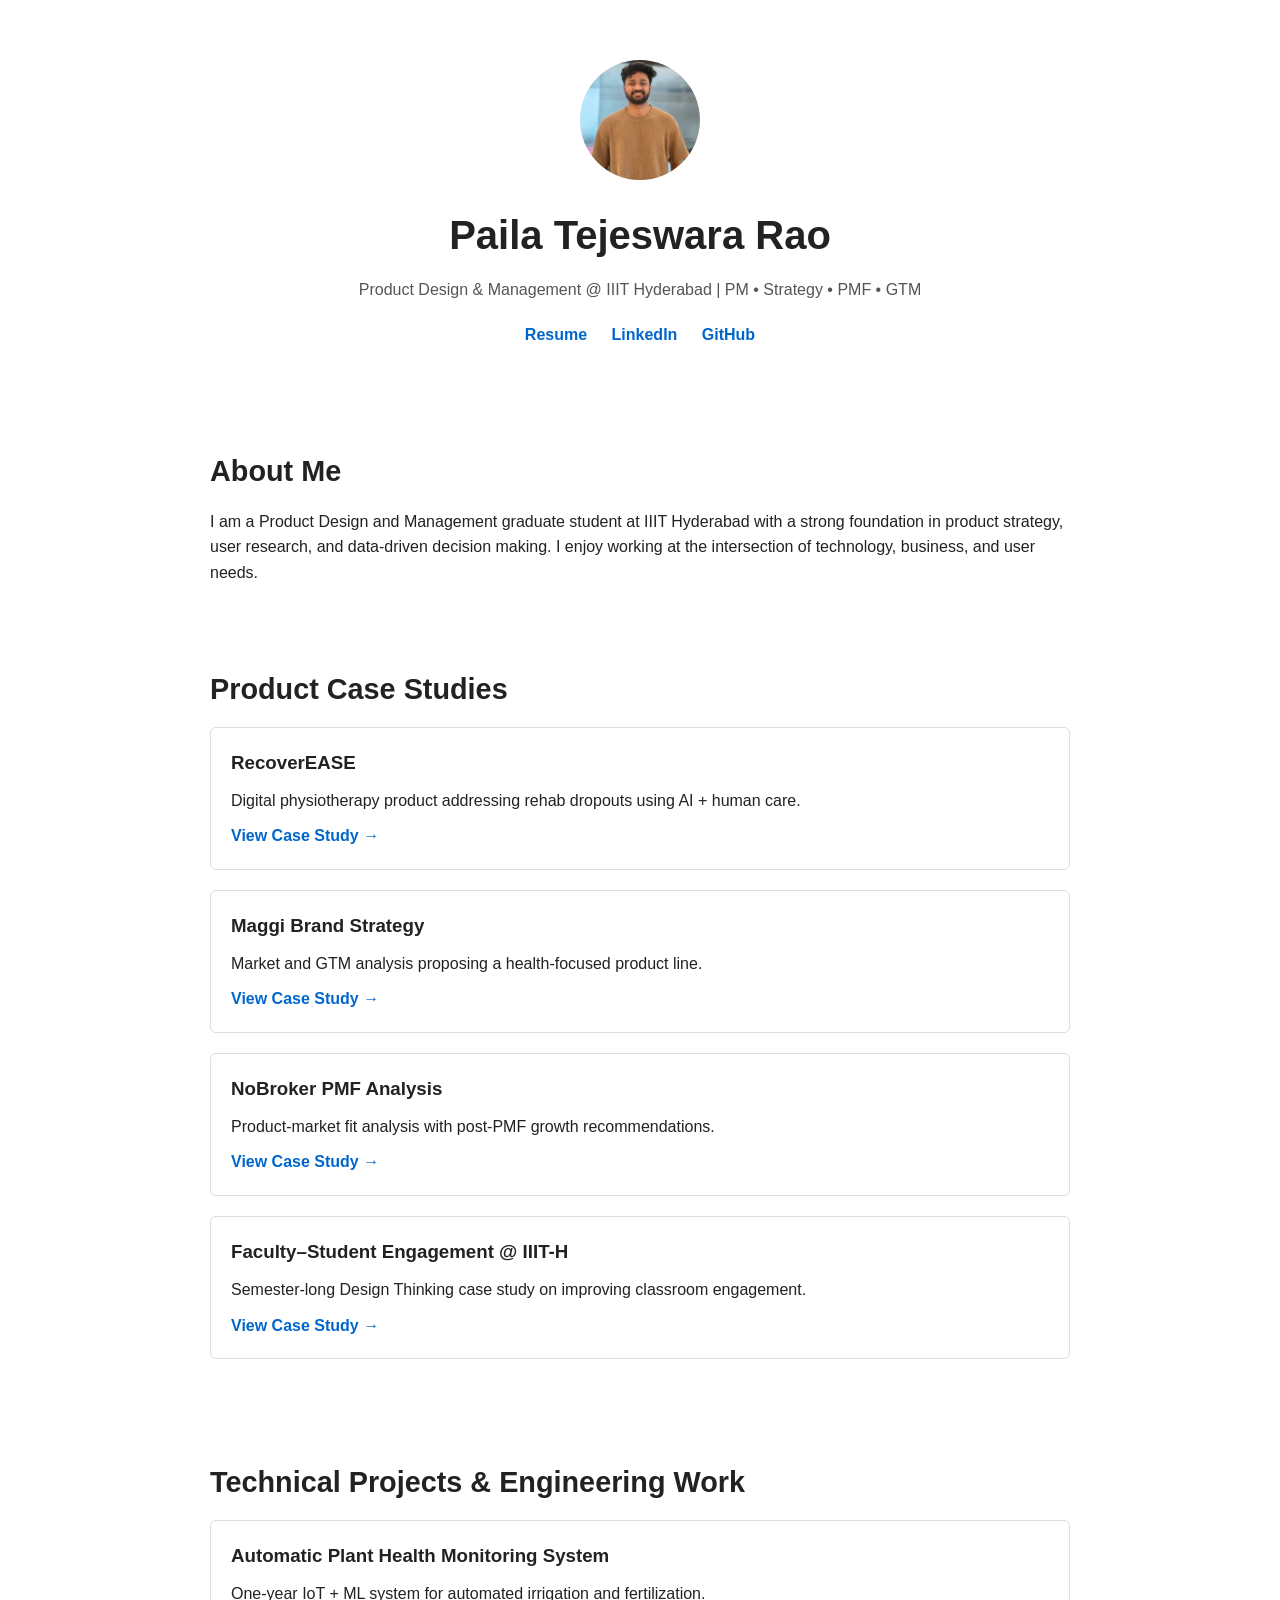
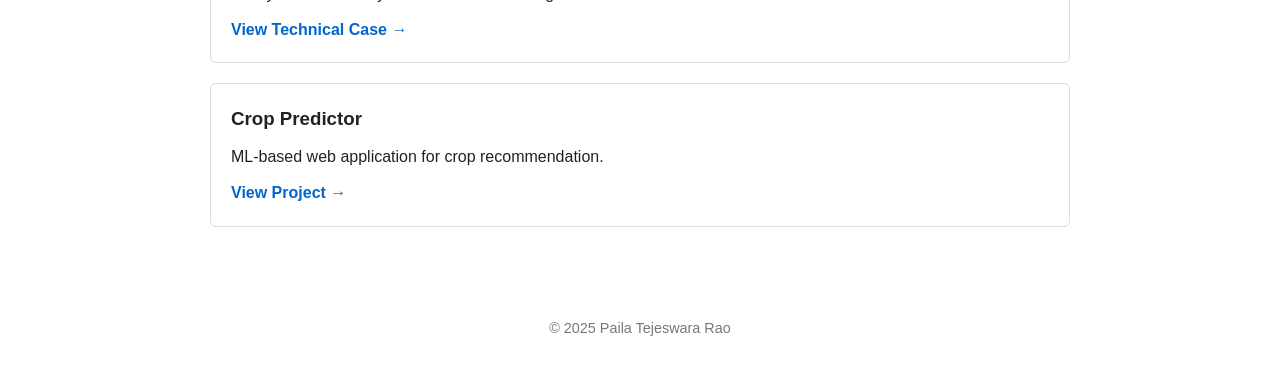
==== index.html @ c66ff591 "Add files via upload" ====
<!DOCTYPE html>
<html lang="en">
<head>
    <meta charset="UTF-8" />
    <meta name="viewport" content="width=device-width, initial-scale=1.0" />
    <title>Paila Tejeswara Rao | Product Portfolio</title>
    <link rel="stylesheet" href="style.css" />
</head>
<body>

<section class="hero">
    <img src="assets/profile.jpg" alt="Paila Tejeswara Rao" class="profile-pic">
    <h1>Paila Tejeswara Rao</h1>
    <p class="tagline">
        Product Design & Management @ IIIT Hyderabad | PM • Strategy • PMF • GTM
    </p>

    <div class="links">
        <a href="assets/Paila_Tejeswara_Rao_Resume.pdf" target="_blank">Resume</a>
        <a href="https://www.linkedin.com/in/paila-tejeswara-rao-58511423a/" target="_blank">LinkedIn</a>
        <a href="https://github.com/tejeswararao04" target="_blank">GitHub</a>
    </div>
</section>

<section class="about">
    <h2>About Me</h2>
    <p>
        I am a Product Design and Management graduate student at IIIT Hyderabad with
        a strong foundation in product strategy, user research, and data-driven
        decision making. I enjoy working at the intersection of technology,
        business, and user needs.
    </p>
</section>

<section class="projects">
    <h2>Product Case Studies</h2>

    <div class="project-card">
        <h3>RecoverEASE</h3>
        <p>Digital physiotherapy product addressing rehab dropouts using AI + human care.</p>
        <a href="cases/recoverease.html">View Case Study →</a>
    </div>

    <div class="project-card">
        <h3>Maggi Brand Strategy</h3>
        <p>Market and GTM analysis proposing a health-focused product line.</p>
        <a href="cases/maggie.html">View Case Study →</a>
    </div>

    <div class="project-card">
        <h3>NoBroker PMF Analysis</h3>
        <p>Product-market fit analysis with post-PMF growth recommendations.</p>
        <a href="cases/nobroker.html">View Case Study →</a>
    </div>

    <div class="project-card">
        <h3>Faculty–Student Engagement @ IIIT-H</h3>
        <p>Semester-long Design Thinking case study on improving classroom engagement.</p>
        <a href="cases/faculty-engagement.html">View Case Study →</a>
    </div>
</section>

<section class="projects">
    <h2>Technical Projects & Engineering Work</h2>

    <div class="project-card">
        <h3>Automatic Plant Health Monitoring System</h3>
        <p>One-year IoT + ML system for automated irrigation and fertilization.</p>
        <a href="cases/plant-monitoring.html">View Technical Case →</a>
    </div>

    <div class="project-card">
        <h3>Crop Predictor</h3>
        <p>ML-based web application for crop recommendation.</p>
        <a href="cases/crop-predictor.html">View Project →</a>
    </div>
</section>

<footer>
    <p>© 2025 Paila Tejeswara Rao</p>
</footer>

</body>
</html>
---- style.css ----
* {
    margin: 0;
    padding: 0;
    box-sizing: border-box;
    font-family: Arial, Helvetica, sans-serif;
}

body {
    background-color: #ffffff;
    color: #222;
    line-height: 1.6;
}

/* HERO */
.hero {
    text-align: center;
    padding: 60px 20px;
}
.profile-pic {
    width: 120px;
    height: 120px;
    border-radius: 50%;
    object-fit: cover;
    margin-bottom: 15px;
}

.hero h1 {
    font-size: 2.5rem;
}

.tagline {
    margin: 10px 0 20px;
    font-size: 1rem;
    color: #555;
}

.links a {
    margin: 0 10px;
    text-decoration: none;
    color: #0066cc;
    font-weight: bold;
}

/* SECTIONS */
section {
    max-width: 900px;
    margin: auto;
    padding: 40px 20px;
}

h2 {
    margin-bottom: 15px;
    font-size: 1.8rem;
}

/* PROJECT CARDS */
.project-card {
    border: 1px solid #ddd;
    padding: 20px;
    margin-bottom: 20px;
    border-radius: 6px;
}

.project-card h3 {
    margin-bottom: 10px;
}

.project-card a {
    display: inline-block;
    margin-top: 10px;
    color: #0066cc;
    text-decoration: none;
    font-weight: bold;
}

/* FOOTER */
footer {
    text-align: center;
    padding: 30px;
    font-size: 0.9rem;
    color: #777;
}
section a {
    color: #0066cc;
    font-weight: bold;
    text-decoration: none;
}
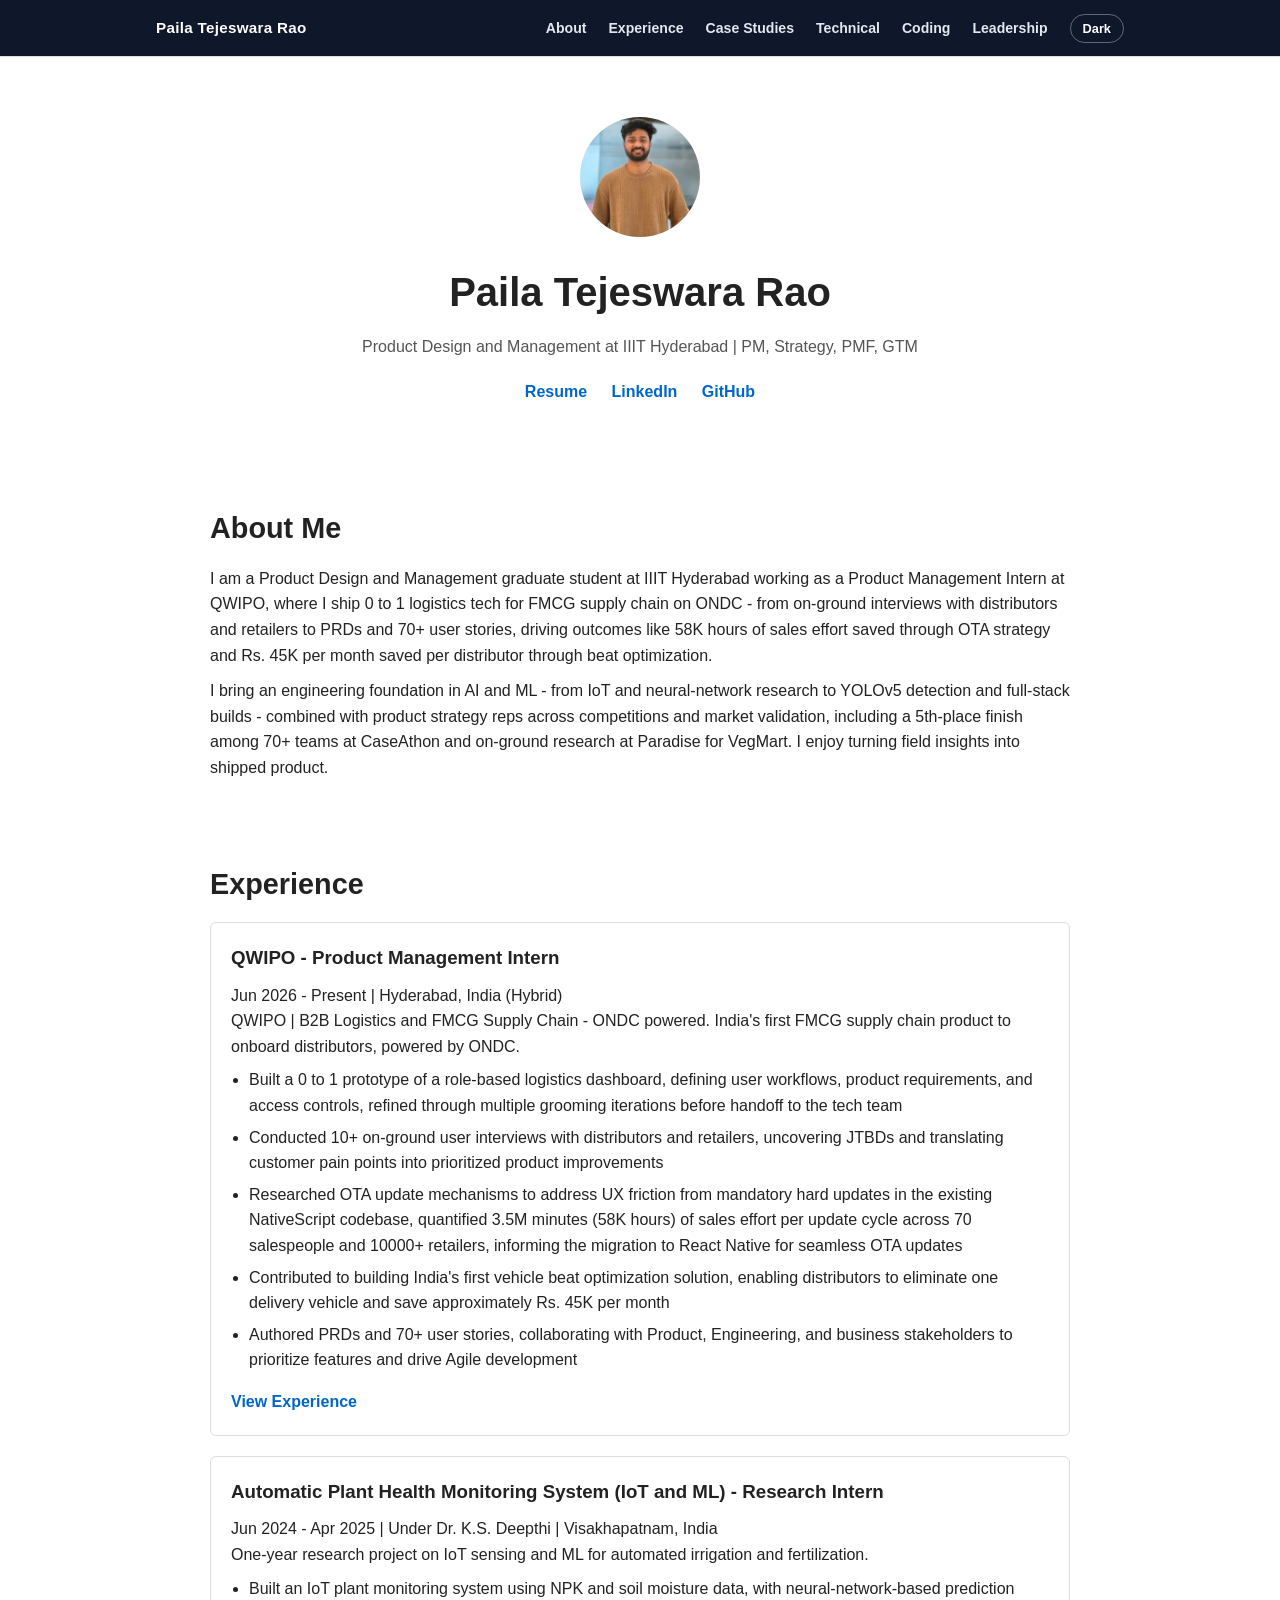
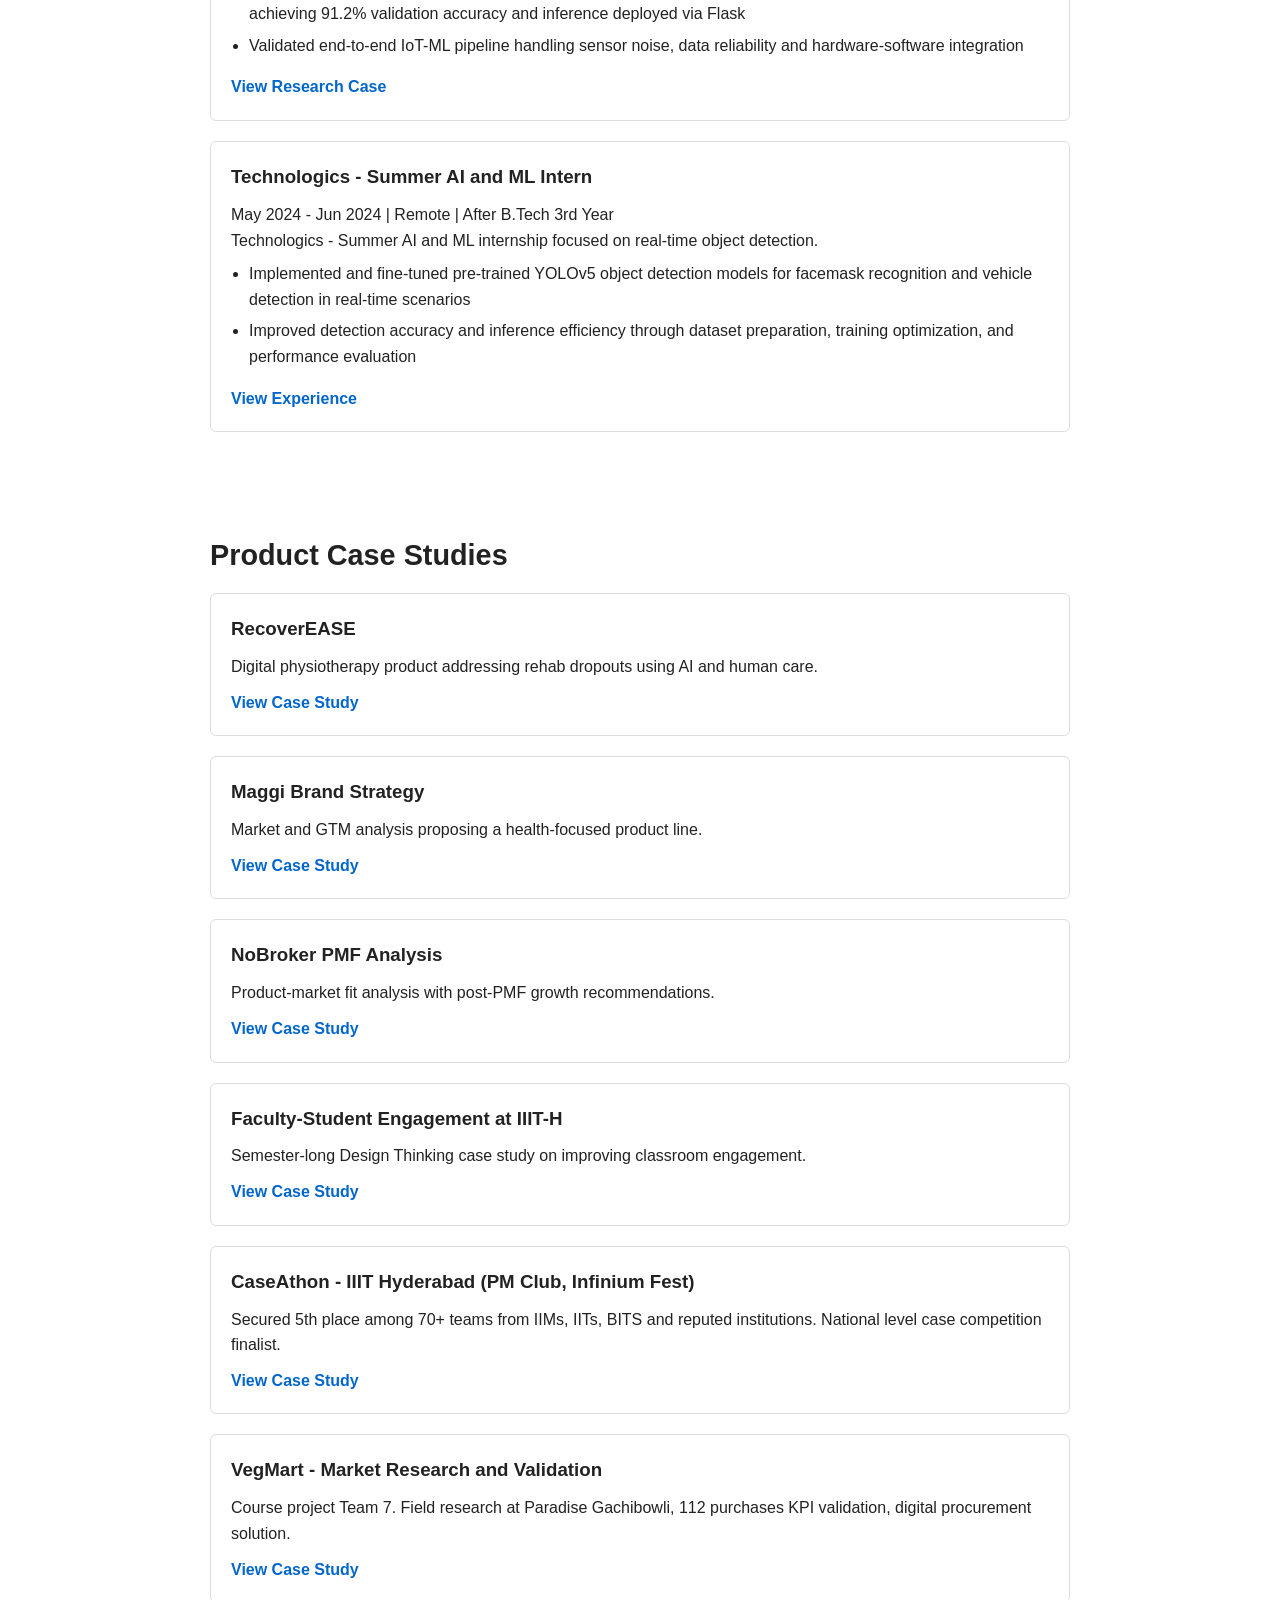
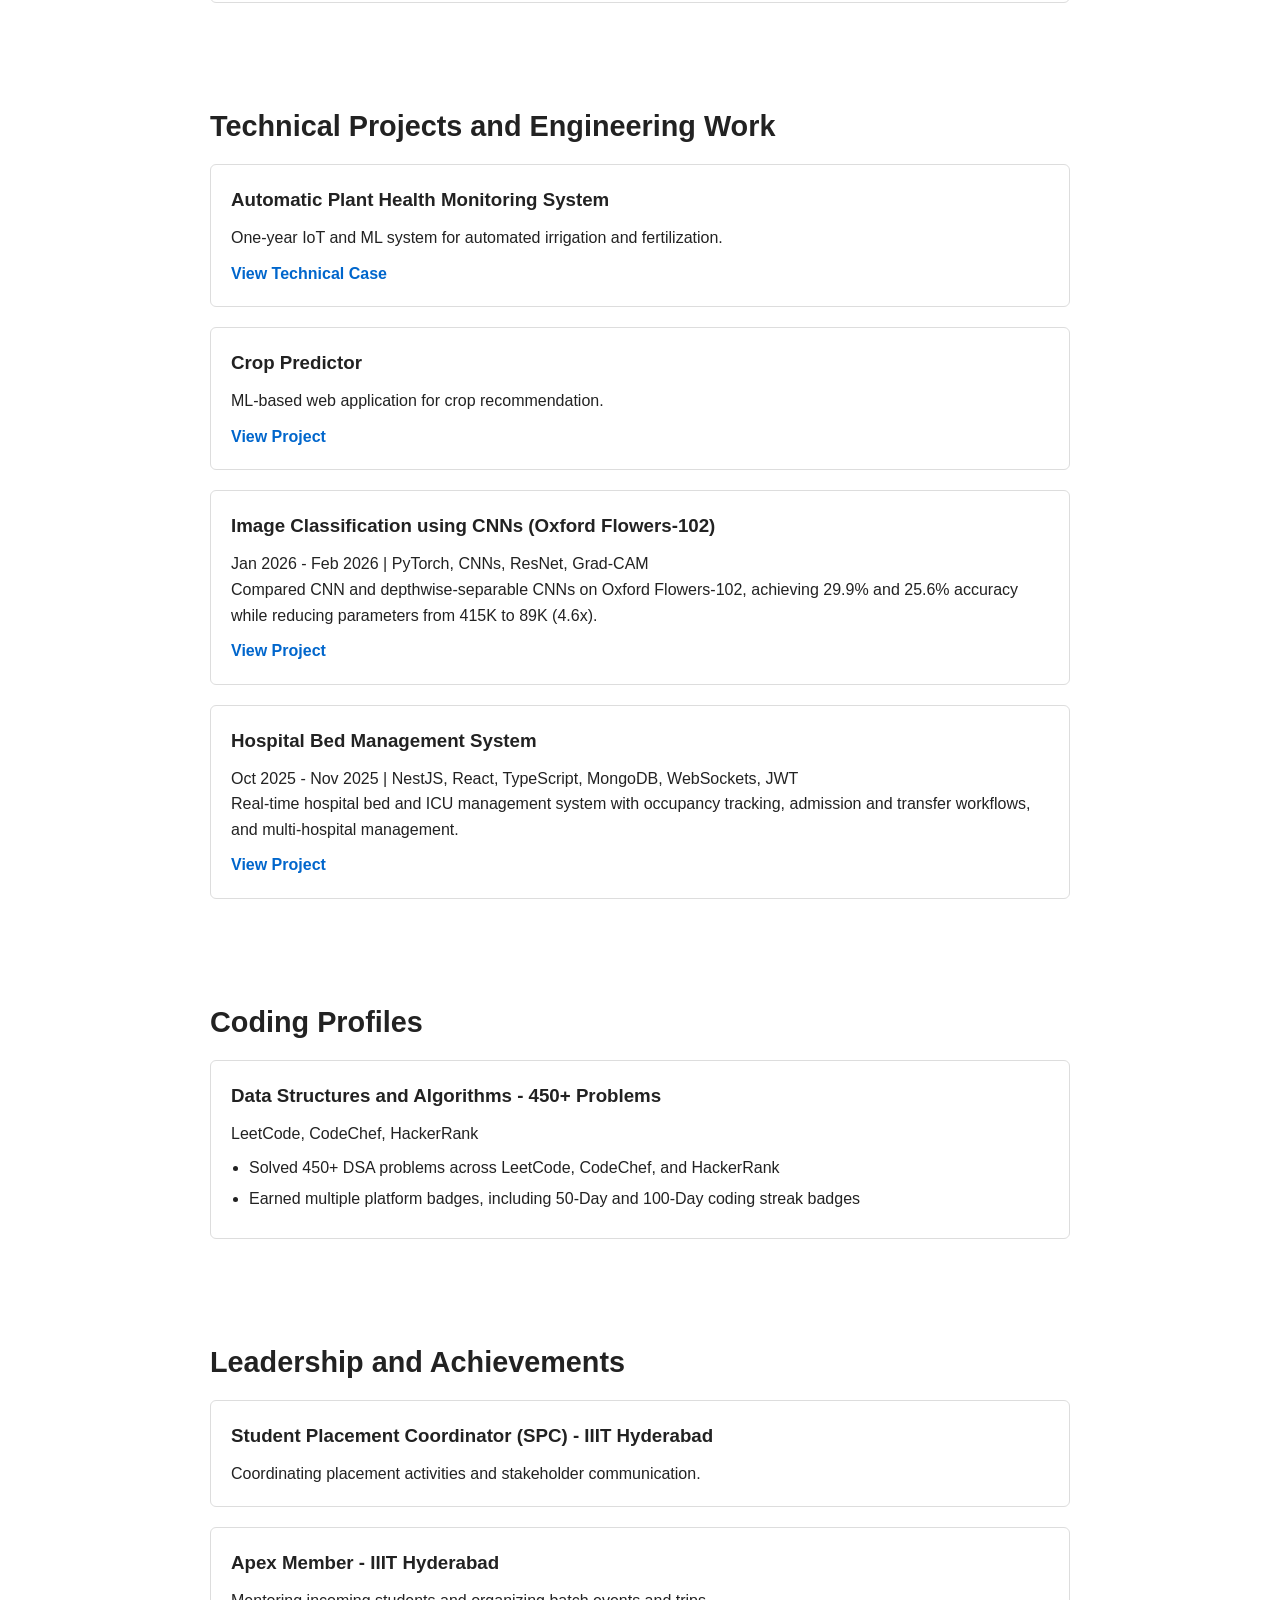
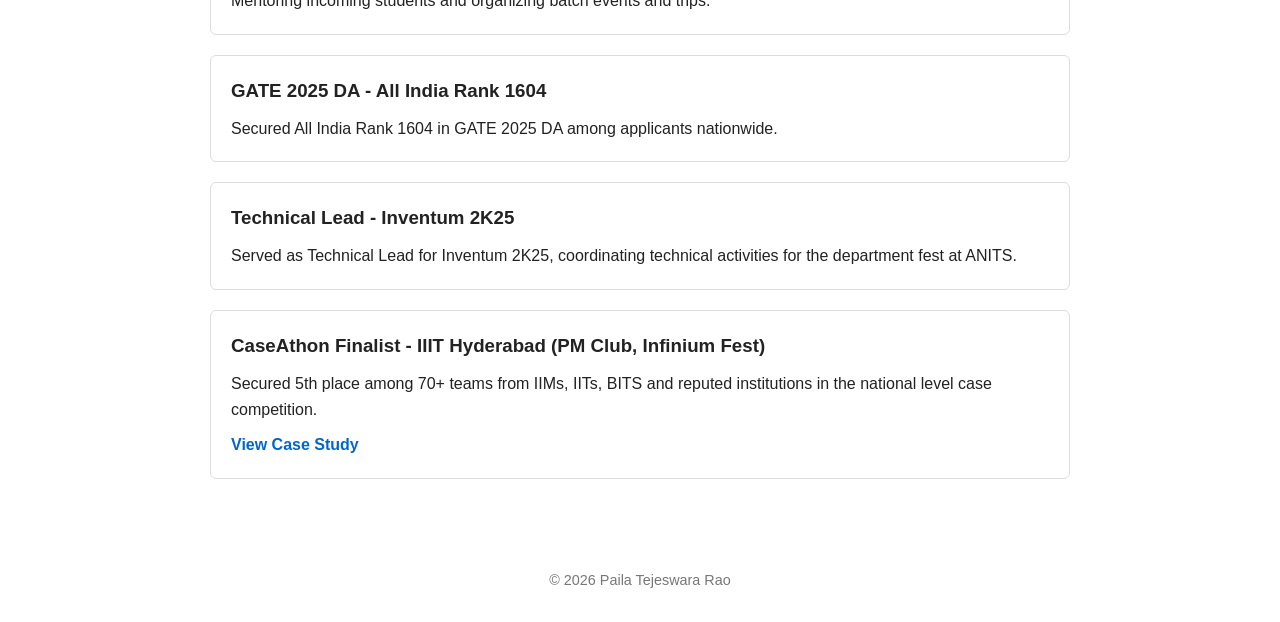
==== commit 8123e360: "Update portfolio: Experience section, CaseAthon and VegMart case studies, tech projects, coding prof" ====
--- a/index.html
+++ b/index.html
@@ -4,81 +4,244 @@
     <meta charset="UTF-8" />
     <meta name="viewport" content="width=device-width, initial-scale=1.0" />
     <title>Paila Tejeswara Rao | Product Portfolio</title>
-    <link rel="stylesheet" href="style.css" />
+    <link rel="stylesheet" href="style.css?v=3" />
 </head>
 <body>
+
+<nav class="topnav">
+    <div class="topnav-inner">
+        <a class="nav-brand" href="#">Paila Tejeswara Rao</a>
+        <div class="nav-links">
+            <a href="#about">About</a>
+            <a href="#experience">Experience</a>
+            <a href="#case-studies">Case Studies</a>
+            <a href="#technical">Technical</a>
+            <a href="#coding">Coding</a>
+            <a href="#leadership">Leadership</a>
+        </div>
+        <button class="theme-btn" id="themeToggle" type="button">Dark</button>
+    </div>
+</nav>
 
 <section class="hero">
     <img src="assets/profile.jpg" alt="Paila Tejeswara Rao" class="profile-pic">
     <h1>Paila Tejeswara Rao</h1>
     <p class="tagline">
-        Product Design & Management @ IIIT Hyderabad | PM • Strategy • PMF • GTM
+        Product Design and Management at IIIT Hyderabad | PM, Strategy, PMF, GTM
     </p>
 
     <div class="links">
-        <a href="assets/Paila_Tejeswara_Rao_Resume.pdf" target="_blank">Resume</a>
-        <a href="https://www.linkedin.com/in/paila-tejeswara-rao-58511423a/" target="_blank">LinkedIn</a>
+        <a href="https://drive.google.com/drive/folders/1u8DebyjQ6XSPWn9_w6RH54jXZ9j52iEa?usp=drive_link" target="_blank">Resume</a>
+        <a href="https://www.linkedin.com/in/tejeswara-rao-paila-58511423a/" target="_blank">LinkedIn</a>
         <a href="https://github.com/tejeswararao04" target="_blank">GitHub</a>
     </div>
 </section>
 
-<section class="about">
+<section class="about" id="about">
     <h2>About Me</h2>
     <p>
-        I am a Product Design and Management graduate student at IIIT Hyderabad with
-        a strong foundation in product strategy, user research, and data-driven
-        decision making. I enjoy working at the intersection of technology,
-        business, and user needs.
+        I am a Product Design and Management graduate student at IIIT Hyderabad working
+        as a Product Management Intern at QWIPO, where I ship 0 to 1 logistics tech for
+        FMCG supply chain on ONDC - from on-ground interviews with distributors and
+        retailers to PRDs and 70+ user stories, driving outcomes like 58K hours of sales
+        effort saved through OTA strategy and Rs. 45K per month saved per distributor
+        through beat optimization.
     </p>
-</section>
-
-<section class="projects">
+    <p style="margin-top:10px;">
+        I bring an engineering foundation in AI and ML - from IoT and neural-network
+        research to YOLOv5 detection and full-stack builds - combined with product
+        strategy reps across competitions and market validation, including a 5th-place
+        finish among 70+ teams at CaseAthon and on-ground research at Paradise for
+        VegMart. I enjoy turning field insights into shipped product.
+    </p>
+</section>
+
+<section class="experience" id="experience">
+    <h2>Experience</h2>
+
+    <div class="project-card">
+        <h3>QWIPO - Product Management Intern</h3>
+        <p>Jun 2026 - Present | Hyderabad, India (Hybrid)</p>
+        <p>QWIPO | B2B Logistics and FMCG Supply Chain - ONDC powered. India's first FMCG supply chain product to onboard distributors, powered by ONDC.</p>
+        <ul class="exp-points">
+            <li>Built a 0 to 1 prototype of a role-based logistics dashboard, defining user workflows, product requirements, and access controls, refined through multiple grooming iterations before handoff to the tech team</li>
+            <li>Conducted 10+ on-ground user interviews with distributors and retailers, uncovering JTBDs and translating customer pain points into prioritized product improvements</li>
+            <li>Researched OTA update mechanisms to address UX friction from mandatory hard updates in the existing NativeScript codebase, quantified 3.5M minutes (58K hours) of sales effort per update cycle across 70 salespeople and 10000+ retailers, informing the migration to React Native for seamless OTA updates</li>
+            <li>Contributed to building India's first vehicle beat optimization solution, enabling distributors to eliminate one delivery vehicle and save approximately Rs. 45K per month</li>
+            <li>Authored PRDs and 70+ user stories, collaborating with Product, Engineering, and business stakeholders to prioritize features and drive Agile development</li>
+        </ul>
+        <a href="cases/qwipo.html">View Experience</a>
+    </div>
+
+    <div class="project-card">
+        <h3>Automatic Plant Health Monitoring System (IoT and ML) - Research Intern</h3>
+        <p>Jun 2024 - Apr 2025 | Under Dr. K.S. Deepthi | Visakhapatnam, India</p>
+        <p>One-year research project on IoT sensing and ML for automated irrigation and fertilization.</p>
+        <ul class="exp-points">
+            <li>Built an IoT plant monitoring system using NPK and soil moisture data, with neural-network-based prediction achieving 91.2% validation accuracy and inference deployed via Flask</li>
+            <li>Validated end-to-end IoT-ML pipeline handling sensor noise, data reliability and hardware-software integration</li>
+        </ul>
+        <a href="cases/plant-monitoring.html">View Research Case</a>
+    </div>
+
+    <div class="project-card">
+        <h3>Technologics - Summer AI and ML Intern</h3>
+        <p>May 2024 - Jun 2024 | Remote | After B.Tech 3rd Year</p>
+        <p>Technologics - Summer AI and ML internship focused on real-time object detection.</p>
+        <ul class="exp-points">
+            <li>Implemented and fine-tuned pre-trained YOLOv5 object detection models for facemask recognition and vehicle detection in real-time scenarios</li>
+            <li>Improved detection accuracy and inference efficiency through dataset preparation, training optimization, and performance evaluation</li>
+        </ul>
+        <a href="cases/technologics.html">View Experience</a>
+    </div>
+
+</section>
+
+<section class="projects" id="case-studies">
     <h2>Product Case Studies</h2>
 
     <div class="project-card">
         <h3>RecoverEASE</h3>
-        <p>Digital physiotherapy product addressing rehab dropouts using AI + human care.</p>
-        <a href="cases/recoverease.html">View Case Study →</a>
+        <p>Digital physiotherapy product addressing rehab dropouts using AI and human care.</p>
+        <a href="cases/recoverease.html">View Case Study</a>
     </div>
 
     <div class="project-card">
         <h3>Maggi Brand Strategy</h3>
         <p>Market and GTM analysis proposing a health-focused product line.</p>
-        <a href="cases/maggie.html">View Case Study →</a>
+        <a href="cases/maggie.html">View Case Study</a>
     </div>
 
     <div class="project-card">
         <h3>NoBroker PMF Analysis</h3>
         <p>Product-market fit analysis with post-PMF growth recommendations.</p>
-        <a href="cases/nobroker.html">View Case Study →</a>
-    </div>
-
-    <div class="project-card">
-        <h3>Faculty–Student Engagement @ IIIT-H</h3>
+        <a href="cases/nobroker.html">View Case Study</a>
+    </div>
+
+    <div class="project-card">
+        <h3>Faculty-Student Engagement at IIIT-H</h3>
         <p>Semester-long Design Thinking case study on improving classroom engagement.</p>
-        <a href="cases/faculty-engagement.html">View Case Study →</a>
-    </div>
-</section>
-
-<section class="projects">
-    <h2>Technical Projects & Engineering Work</h2>
+        <a href="cases/faculty-engagement.html">View Case Study</a>
+    </div>
+
+    <div class="project-card">
+        <h3>CaseAthon - IIIT Hyderabad (PM Club, Infinium Fest)</h3>
+        <p>Secured 5th place among 70+ teams from IIMs, IITs, BITS and reputed institutions. National level case competition finalist.</p>
+        <a href="cases/caseathon.html">View Case Study</a>
+    </div>
+
+    <div class="project-card">
+        <h3>VegMart - Market Research and Validation</h3>
+        <p>Course project Team 7. Field research at Paradise Gachibowli, 112 purchases KPI validation, digital procurement solution.</p>
+        <a href="cases/vegmart.html">View Case Study</a>
+    </div>
+</section>
+
+<section class="projects" id="technical">
+    <h2>Technical Projects and Engineering Work</h2>
 
     <div class="project-card">
         <h3>Automatic Plant Health Monitoring System</h3>
-        <p>One-year IoT + ML system for automated irrigation and fertilization.</p>
-        <a href="cases/plant-monitoring.html">View Technical Case →</a>
+        <p>One-year IoT and ML system for automated irrigation and fertilization.</p>
+        <a href="cases/plant-monitoring.html">View Technical Case</a>
     </div>
 
     <div class="project-card">
         <h3>Crop Predictor</h3>
         <p>ML-based web application for crop recommendation.</p>
-        <a href="cases/crop-predictor.html">View Project →</a>
+        <a href="cases/crop-predictor.html">View Project</a>
+    </div>
+
+    <div class="project-card">
+        <h3>Image Classification using CNNs (Oxford Flowers-102)</h3>
+        <p>Jan 2026 - Feb 2026 | PyTorch, CNNs, ResNet, Grad-CAM</p>
+        <p>Compared CNN and depthwise-separable CNNs on Oxford Flowers-102, achieving 29.9% and 25.6% accuracy while reducing parameters from 415K to 89K (4.6x).</p>
+        <a href="cases/oxford-flowers.html">View Project</a>
+    </div>
+
+    <div class="project-card">
+        <h3>Hospital Bed Management System</h3>
+        <p>Oct 2025 - Nov 2025 | NestJS, React, TypeScript, MongoDB, WebSockets, JWT</p>
+        <p>Real-time hospital bed and ICU management system with occupancy tracking, admission and transfer workflows, and multi-hospital management.</p>
+        <a href="cases/bedmanager.html">View Project</a>
+    </div>
+</section>
+
+<section class="projects" id="coding">
+    <h2>Coding Profiles</h2>
+
+    <div class="project-card">
+        <h3>Data Structures and Algorithms - 450+ Problems</h3>
+        <p>LeetCode, CodeChef, HackerRank</p>
+        <ul class="exp-points">
+            <li>Solved 450+ DSA problems across LeetCode, CodeChef, and HackerRank</li>
+            <li>Earned multiple platform badges, including 50-Day and 100-Day coding streak badges</li>
+        </ul>
+    </div>
+</section>
+
+<section class="projects" id="leadership">
+    <h2>Leadership and Achievements</h2>
+
+    <div class="project-card">
+        <h3>Student Placement Coordinator (SPC) - IIIT Hyderabad</h3>
+        <p>Coordinating placement activities and stakeholder communication.</p>
+    </div>
+
+    <div class="project-card">
+        <h3>Apex Member - IIIT Hyderabad</h3>
+        <p>Mentoring incoming students and organizing batch events and trips.</p>
+    </div>
+
+    <div class="project-card">
+        <h3>GATE 2025 DA - All India Rank 1604</h3>
+        <p>Secured All India Rank 1604 in GATE 2025 DA among applicants nationwide.</p>
+    </div>
+
+    <div class="project-card">
+        <h3>Technical Lead - Inventum 2K25</h3>
+        <p>Served as Technical Lead for Inventum 2K25, coordinating technical activities for the department fest at ANITS.</p>
+    </div>
+
+    <div class="project-card">
+        <h3>CaseAthon Finalist - IIIT Hyderabad (PM Club, Infinium Fest)</h3>
+        <p>Secured 5th place among 70+ teams from IIMs, IITs, BITS and reputed institutions in the national level case competition.</p>
+        <a href="cases/caseathon.html">View Case Study</a>
     </div>
 </section>
 
 <footer>
-    <p>© 2025 Paila Tejeswara Rao</p>
+    <p>© 2026 Paila Tejeswara Rao</p>
 </footer>
+
+<script>
+(function () {
+    try {
+        var root = document.documentElement;
+        var saved = null;
+        try { saved = localStorage.getItem('theme'); } catch (e) {}
+        if (saved === 'dark' || saved === 'light') {
+            root.setAttribute('data-theme', saved);
+        } else if (window.matchMedia && window.matchMedia('(prefers-color-scheme: dark)').matches) {
+            root.setAttribute('data-theme', 'dark');
+        }
+        var btn = document.getElementById('themeToggle');
+        function updateLabel() {
+            if (!btn) return;
+            btn.textContent = root.getAttribute('data-theme') === 'dark' ? 'Light' : 'Dark';
+        }
+        updateLabel();
+        if (btn) {
+            btn.addEventListener('click', function () {
+                var next = root.getAttribute('data-theme') === 'dark' ? 'light' : 'dark';
+                root.setAttribute('data-theme', next);
+                try { localStorage.setItem('theme', next); } catch (e) {}
+                updateLabel();
+            });
+        }
+    } catch (e) {}
+})();
+</script>
 
 </body>
 </html>
--- a/style.css
+++ b/style.css
@@ -1,87 +1,272 @@
-* {
-    margin: 0;
-    padding: 0;
-    box-sizing: border-box;
-    font-family: Arial, Helvetica, sans-serif;
-}
-
-body {
-    background-color: #ffffff;
-    color: #222;
-    line-height: 1.6;
-}
-
-/* HERO */
-.hero {
-    text-align: center;
-    padding: 60px 20px;
-}
-.profile-pic {
-    width: 120px;
-    height: 120px;
-    border-radius: 50%;
-    object-fit: cover;
-    margin-bottom: 15px;
-}
-
-.hero h1 {
-    font-size: 2.5rem;
-}
-
-.tagline {
-    margin: 10px 0 20px;
-    font-size: 1rem;
-    color: #555;
-}
-
-.links a {
-    margin: 0 10px;
-    text-decoration: none;
-    color: #0066cc;
-    font-weight: bold;
-}
-
-/* SECTIONS */
-section {
-    max-width: 900px;
-    margin: auto;
-    padding: 40px 20px;
-}
-
-h2 {
-    margin-bottom: 15px;
-    font-size: 1.8rem;
-}
-
-/* PROJECT CARDS */
-.project-card {
-    border: 1px solid #ddd;
-    padding: 20px;
-    margin-bottom: 20px;
-    border-radius: 6px;
-}
-
-.project-card h3 {
-    margin-bottom: 10px;
-}
-
-.project-card a {
-    display: inline-block;
-    margin-top: 10px;
-    color: #0066cc;
-    text-decoration: none;
-    font-weight: bold;
-}
-
-/* FOOTER */
-footer {
-    text-align: center;
-    padding: 30px;
-    font-size: 0.9rem;
-    color: #777;
-}
-section a {
-    color: #0066cc;
-    font-weight: bold;
-    text-decoration: none;
-}
+:root {
+    --bg: #ffffff;
+    --text: #222;
+    --muted: #555;
+    --card: #ffffff;
+    --border: #ddd;
+    --link: #0066cc;
+    --nav-bg: #0f172a;
+    --nav-text: #e2e8f0;
+    --nav-hover: #ffffff;
+    --footer: #777;
+}
+
+[data-theme="dark"] {
+    --bg: #0b1220;
+    --text: #e5e7eb;
+    --muted: #9ca3af;
+    --card: #111c33;
+    --border: #24324d;
+    --link: #7cb3ff;
+    --nav-bg: #0b1220;
+    --nav-text: #cbd5e1;
+    --nav-hover: #ffffff;
+    --footer: #9ca3af;
+}
+
+* {
+    margin: 0;
+    padding: 0;
+    box-sizing: border-box;
+    font-family: Arial, Helvetica, sans-serif;
+}
+
+html {
+    scroll-behavior: smooth;
+}
+
+body {
+    background-color: var(--bg);
+    color: var(--text);
+    line-height: 1.6;
+}
+
+/* HERO */
+.hero {
+    text-align: center;
+    padding: 60px 20px;
+}
+.profile-pic {
+    width: 120px;
+    height: 120px;
+    border-radius: 50%;
+    object-fit: cover;
+    margin-bottom: 15px;
+}
+
+.hero h1 {
+    font-size: 2.5rem;
+}
+
+.tagline {
+    margin: 10px 0 20px;
+    font-size: 1rem;
+    color: var(--muted);
+}
+
+.links a {
+    margin: 0 10px;
+    text-decoration: none;
+    color: var(--link);
+    font-weight: bold;
+}
+
+/* TOP NAV - professional dark bar */
+.topnav {
+    position: sticky;
+    top: 0;
+    z-index: 100;
+    background: var(--nav-bg);
+    border-bottom: 1px solid var(--border);
+}
+.topnav-inner {
+    max-width: 1000px;
+    margin: auto;
+    padding: 0 16px;
+    display: flex;
+    align-items: center;
+    gap: 4px;
+    height: 56px;
+}
+.nav-brand {
+    color: #ffffff;
+    font-weight: 800;
+    text-decoration: none;
+    font-size: 0.95rem;
+    letter-spacing: 0.02em;
+    margin-right: auto;
+    white-space: nowrap;
+}
+.nav-links {
+    display: flex;
+    align-items: center;
+    gap: 2px;
+    overflow-x: auto;
+    white-space: nowrap;
+    scrollbar-width: none;
+}
+.nav-links::-webkit-scrollbar {
+    display: none;
+}
+.topnav .nav-links a {
+    color: var(--nav-text);
+    font-weight: 600;
+    text-decoration: none;
+    font-size: 0.88rem;
+    padding: 8px 10px;
+    border-radius: 6px;
+    white-space: nowrap;
+}
+.topnav .nav-links a:hover {
+    color: var(--nav-hover);
+    background: rgba(255, 255, 255, 0.08);
+}
+.theme-btn {
+    margin-left: 8px;
+    background: transparent;
+    color: #ffffff;
+    border: 1px solid rgba(255, 255, 255, 0.35);
+    border-radius: 999px;
+    padding: 6px 12px;
+    font-size: 0.8rem;
+    font-weight: 700;
+    cursor: pointer;
+    white-space: nowrap;
+}
+.theme-btn:hover {
+    background: rgba(255, 255, 255, 0.12);
+}
+
+/* SECTIONS */
+section {
+    max-width: 900px;
+    margin: auto;
+    padding: 40px 20px;
+    scroll-margin-top: 70px;
+}
+
+h2 {
+    margin-bottom: 15px;
+    font-size: 1.8rem;
+}
+
+/* PROJECT CARDS */
+.project-card {
+    border: 1px solid var(--border);
+    background: var(--card);
+    padding: 20px;
+    margin-bottom: 20px;
+    border-radius: 6px;
+}
+
+.project-card h3 {
+    margin-bottom: 10px;
+}
+
+.project-card a {
+    display: inline-block;
+    margin-top: 10px;
+    color: var(--link);
+    text-decoration: none;
+    font-weight: bold;
+}
+
+.project-card p,
+.project-card li {
+    color: var(--text);
+}
+
+/* EXPERIENCE - same look as project cards */
+.experience-card {
+    border: 1px solid var(--border);
+    padding: 20px;
+    margin-bottom: 20px;
+    border-radius: 6px;
+    background: var(--card);
+}
+.exp-header {
+    display: flex;
+    flex-direction: column;
+    gap: 6px;
+    margin-bottom: 8px;
+}
+.exp-badge {
+    font-size: 1rem;
+    color: var(--text);
+}
+.exp-org {
+    font-size: 1rem;
+    color: var(--text);
+    margin-bottom: 10px;
+}
+.exp-points {
+    margin-left: 18px;
+    margin-top: 8px;
+}
+.exp-points li {
+    margin-bottom: 6px;
+    font-size: 1rem;
+    color: var(--text);
+}
+.exp-tag {
+    font-size: 1rem;
+    color: var(--text);
+    margin-bottom: 8px;
+}
+
+/* Dark mode: override hardcoded inline colors used in case pages */
+[data-theme="dark"] p[style],
+[data-theme="dark"] div[style] {
+    color: var(--text) !important;
+}
+[data-theme="dark"] div[style] {
+    border-color: var(--border) !important;
+}
+
+/* Iframes stay light for Drive embeds */
+iframe {
+    background: #ffffff;
+    border: 1px solid var(--border);
+    border-radius: 6px;
+}
+
+img {
+    max-width: 100%;
+}
+
+/* FOOTER */
+footer {
+    text-align: center;
+    padding: 30px;
+    font-size: 0.9rem;
+    color: var(--footer);
+}
+section a {
+    color: var(--link);
+    font-weight: bold;
+    text-decoration: none;
+}
+
+/* Mobile: compact professional header */
+@media (max-width: 640px) {
+    .hero {
+        padding: 40px 16px;
+    }
+    .hero h1 {
+        font-size: 1.9rem;
+    }
+    .topnav-inner {
+        height: 52px;
+        padding: 0 12px;
+    }
+    .nav-brand {
+        font-size: 0.85rem;
+    }
+    .topnav .nav-links a {
+        font-size: 0.82rem;
+        padding: 8px 8px;
+    }
+    section {
+        padding: 28px 16px;
+    }
+}
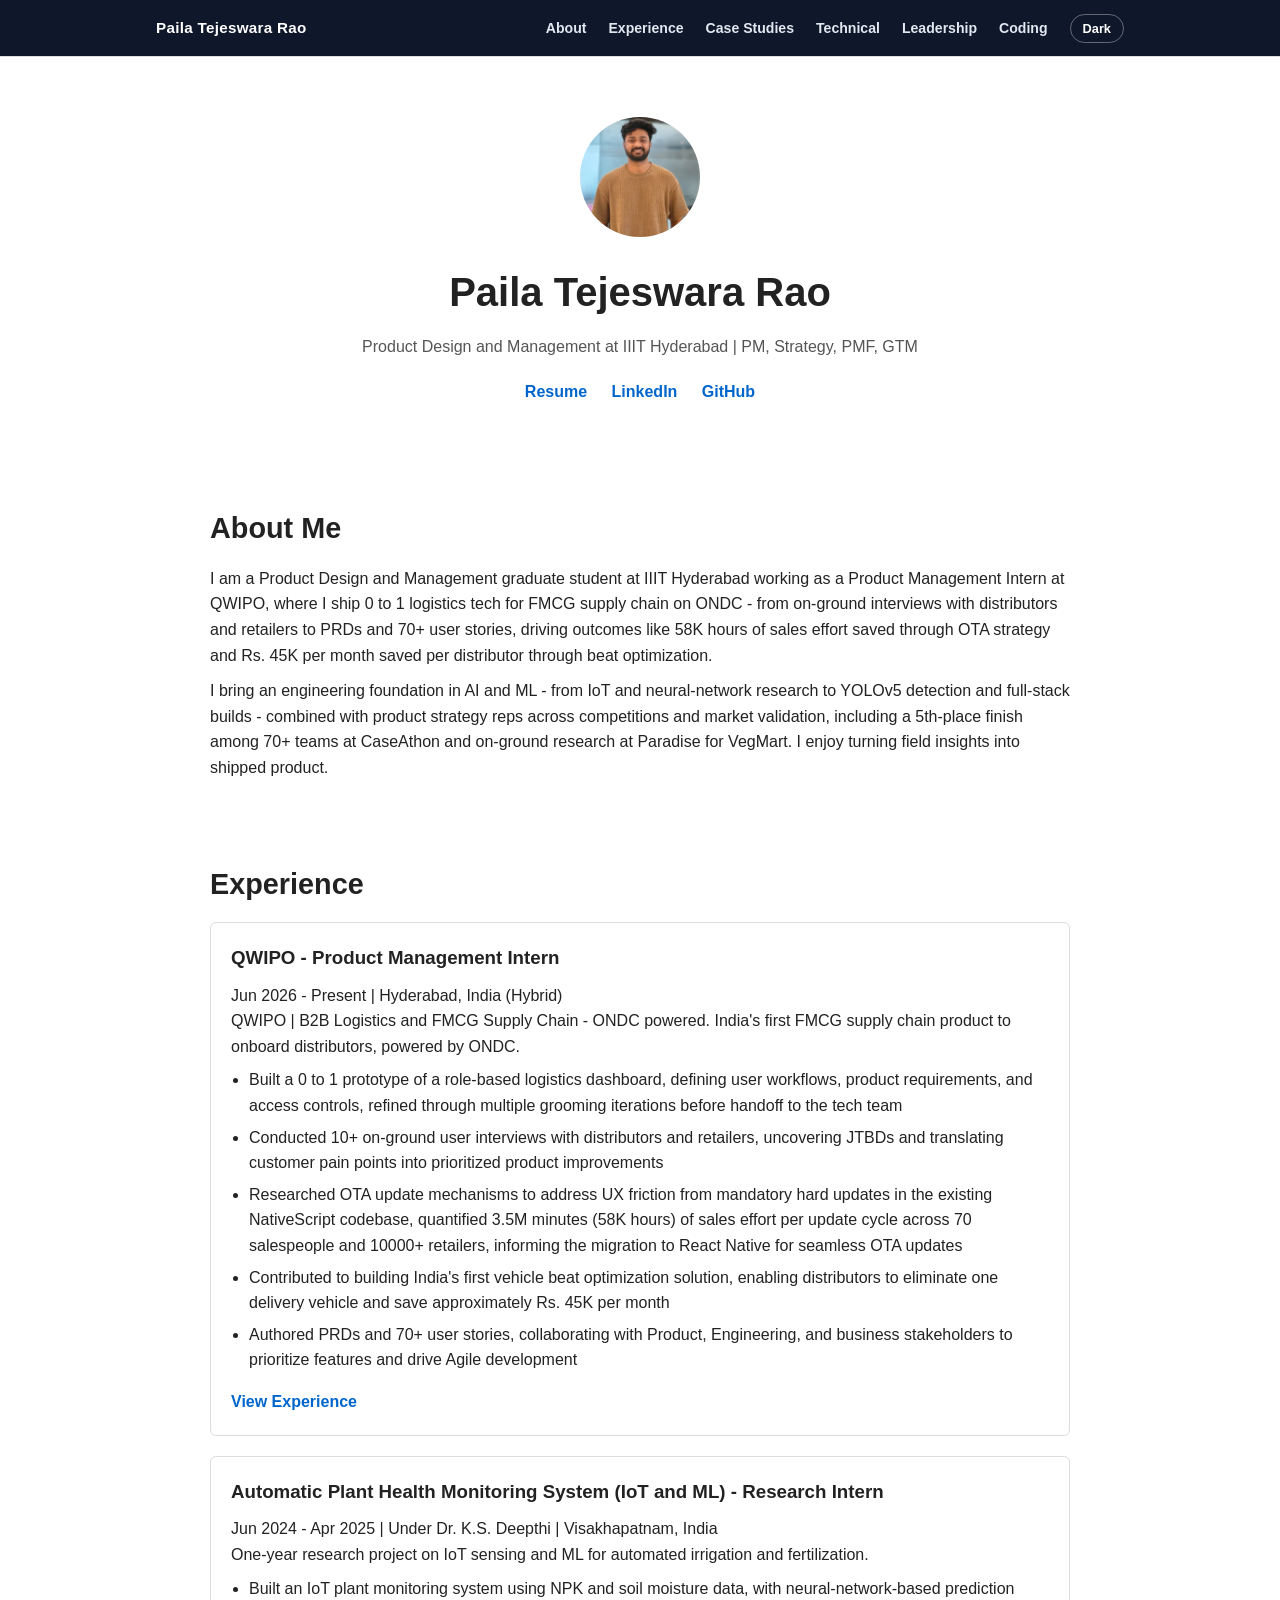
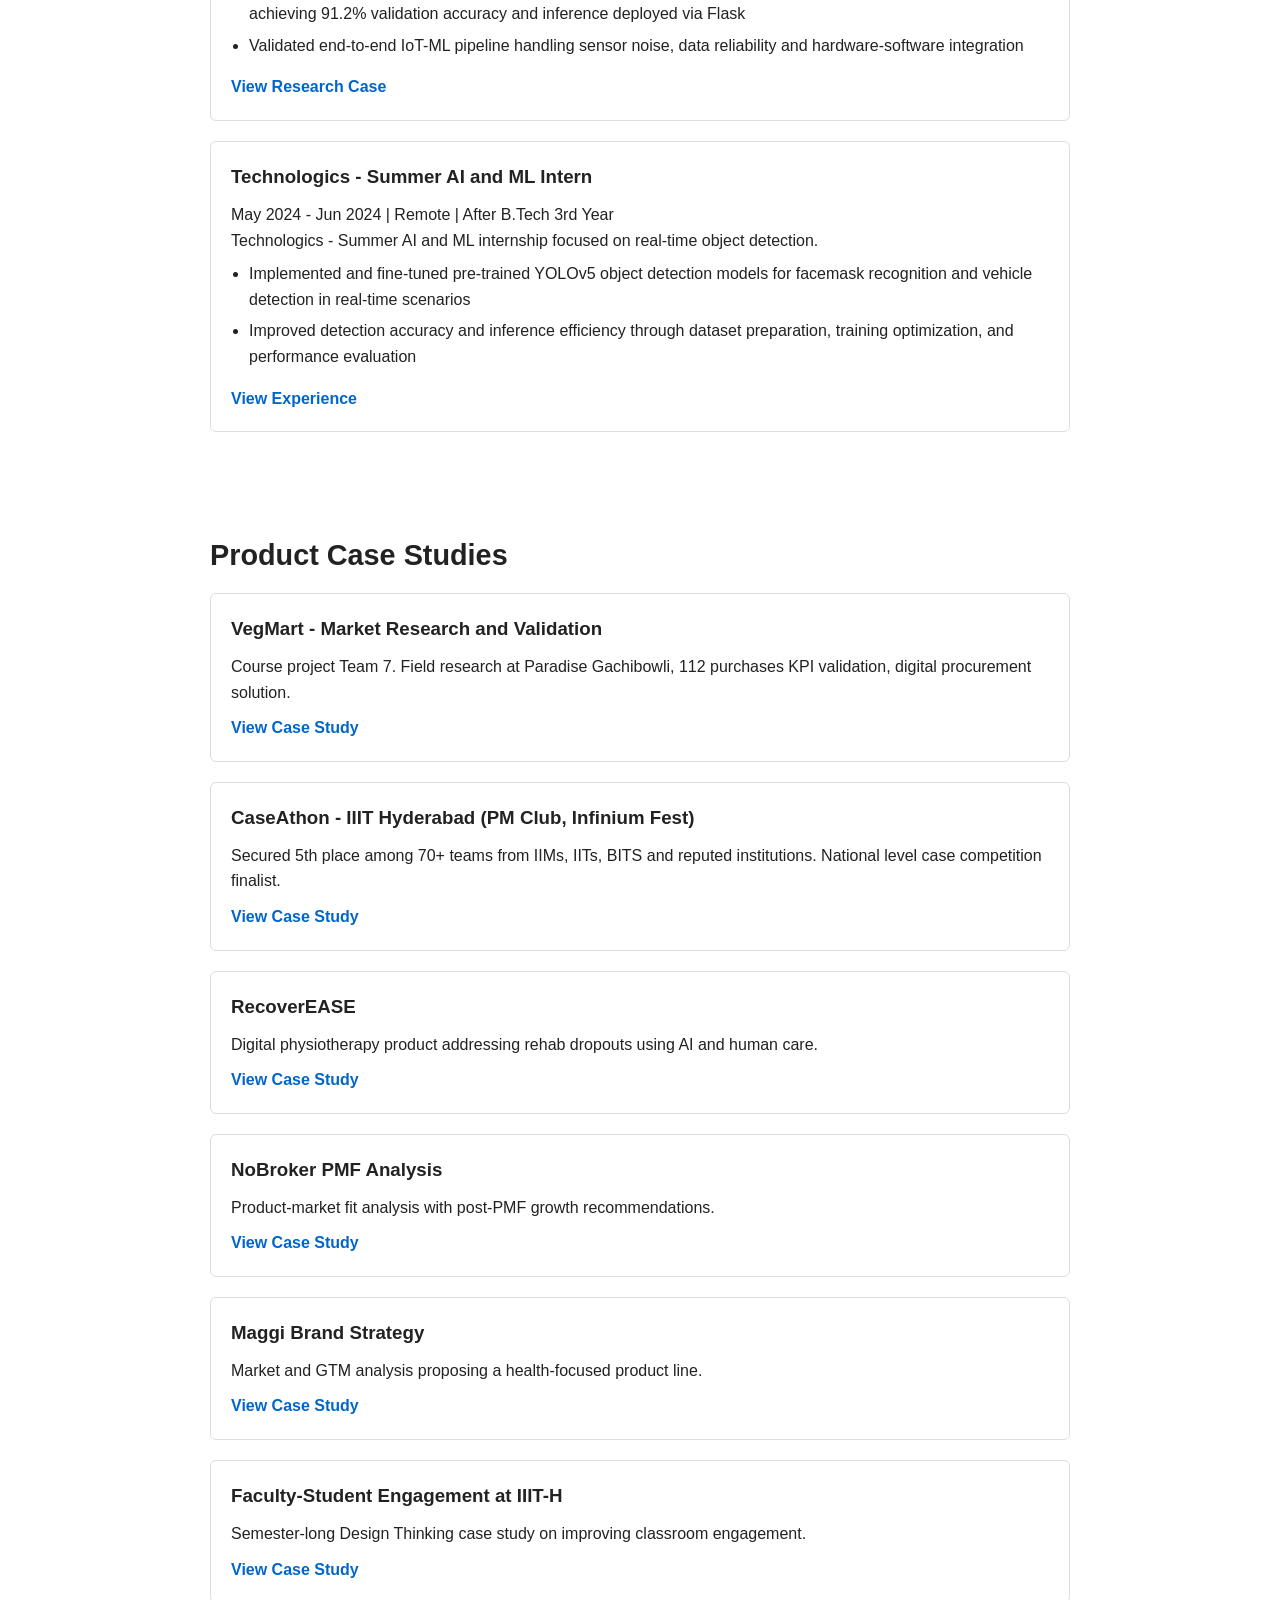
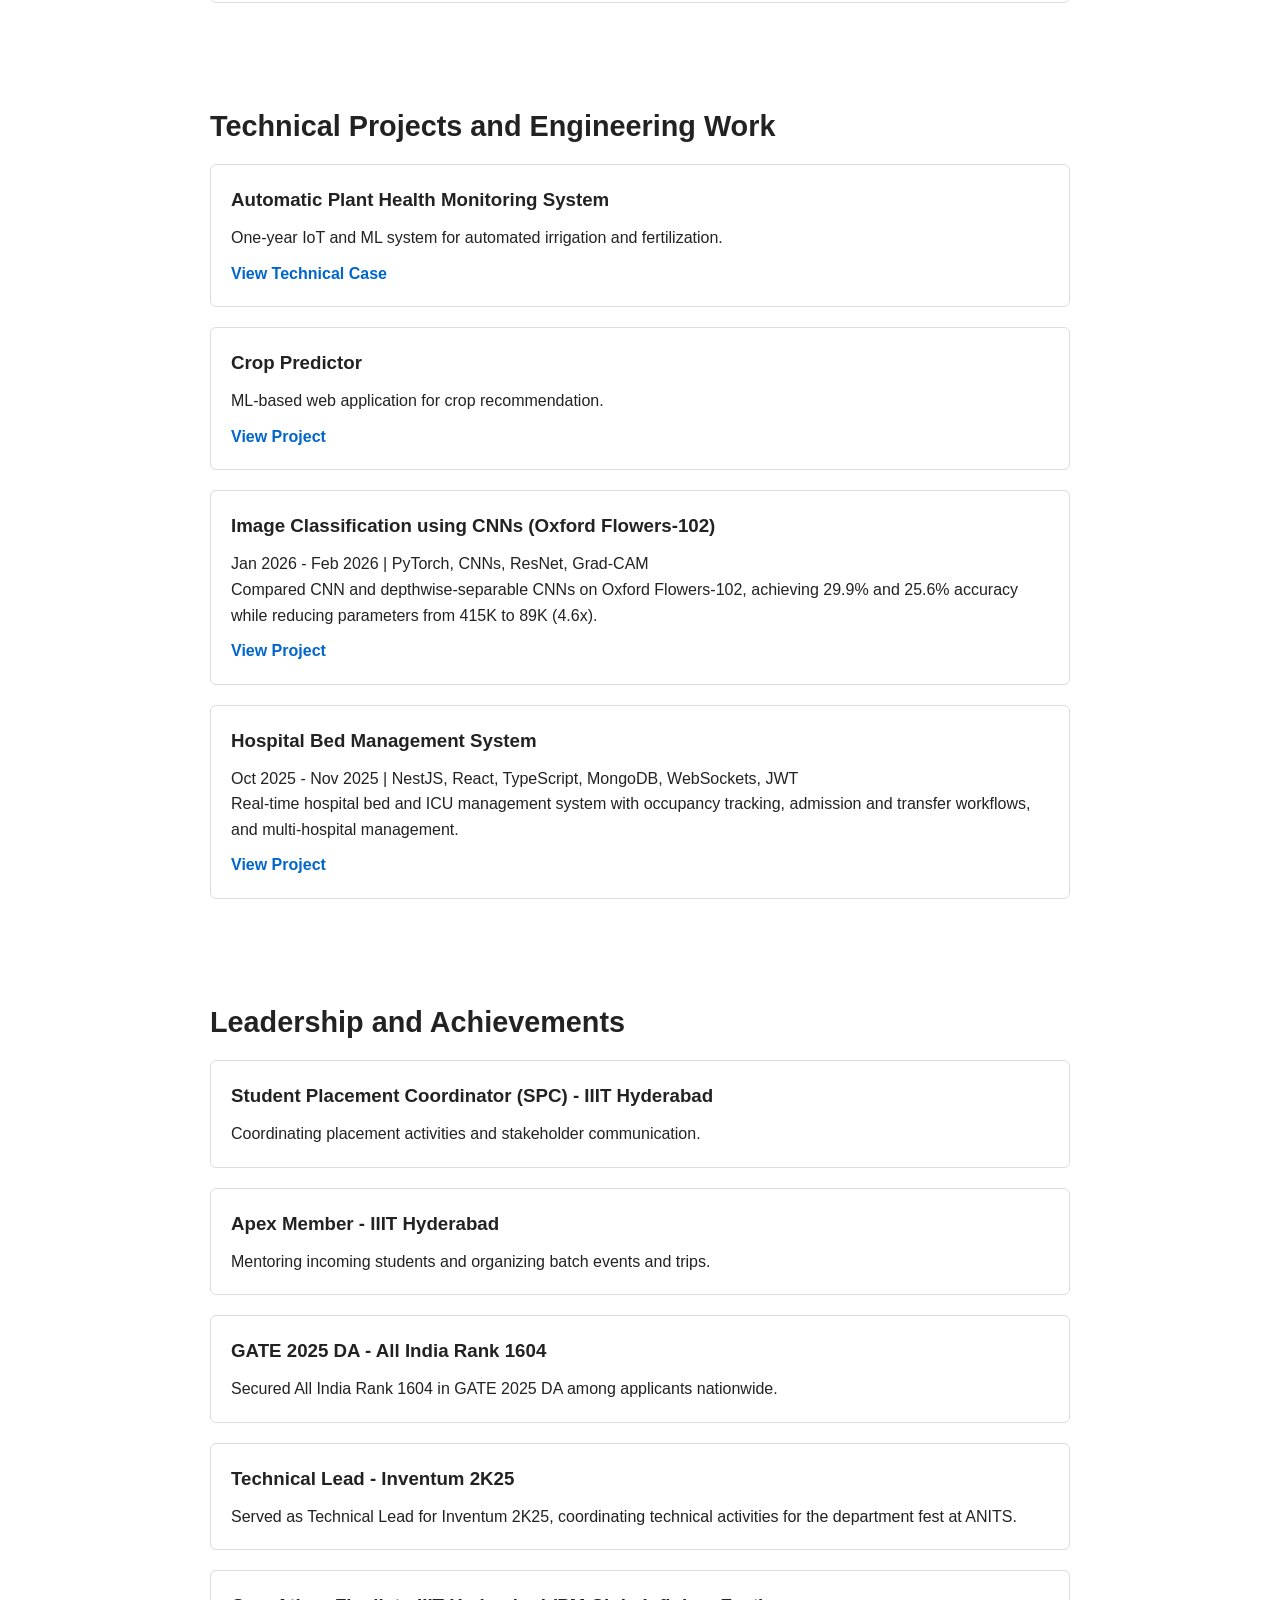
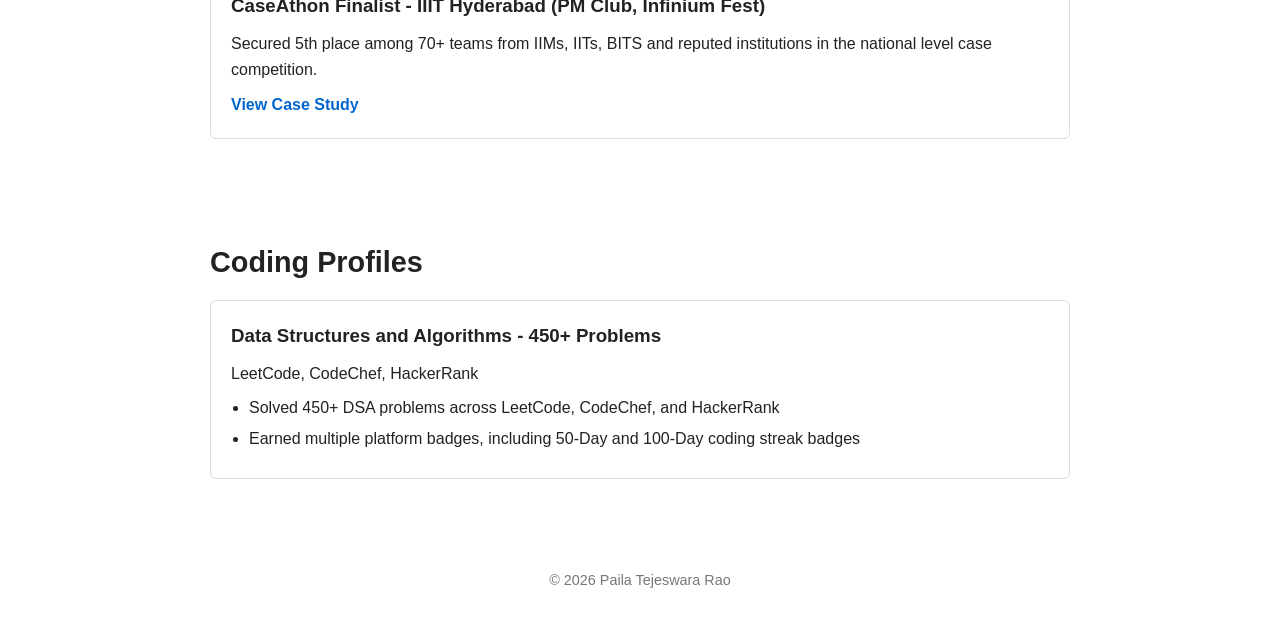
==== commit 0e6d0e0f: "Prioritize for product roles: Leadership before Coding, strongest case studies first, add README wit" ====
--- a/index.html
+++ b/index.html
@@ -16,8 +16,8 @@
             <a href="#experience">Experience</a>
             <a href="#case-studies">Case Studies</a>
             <a href="#technical">Technical</a>
+            <a href="#leadership">Leadership</a>
             <a href="#coding">Coding</a>
-            <a href="#leadership">Leadership</a>
         </div>
         <button class="theme-btn" id="themeToggle" type="button">Dark</button>
     </div>
@@ -101,39 +101,39 @@
     <h2>Product Case Studies</h2>
 
     <div class="project-card">
+        <h3>VegMart - Market Research and Validation</h3>
+        <p>Course project Team 7. Field research at Paradise Gachibowli, 112 purchases KPI validation, digital procurement solution.</p>
+        <a href="cases/vegmart.html">View Case Study</a>
+    </div>
+
+    <div class="project-card">
+        <h3>CaseAthon - IIIT Hyderabad (PM Club, Infinium Fest)</h3>
+        <p>Secured 5th place among 70+ teams from IIMs, IITs, BITS and reputed institutions. National level case competition finalist.</p>
+        <a href="cases/caseathon.html">View Case Study</a>
+    </div>
+
+    <div class="project-card">
         <h3>RecoverEASE</h3>
         <p>Digital physiotherapy product addressing rehab dropouts using AI and human care.</p>
         <a href="cases/recoverease.html">View Case Study</a>
     </div>
 
     <div class="project-card">
+        <h3>NoBroker PMF Analysis</h3>
+        <p>Product-market fit analysis with post-PMF growth recommendations.</p>
+        <a href="cases/nobroker.html">View Case Study</a>
+    </div>
+
+    <div class="project-card">
         <h3>Maggi Brand Strategy</h3>
         <p>Market and GTM analysis proposing a health-focused product line.</p>
         <a href="cases/maggie.html">View Case Study</a>
     </div>
 
     <div class="project-card">
-        <h3>NoBroker PMF Analysis</h3>
-        <p>Product-market fit analysis with post-PMF growth recommendations.</p>
-        <a href="cases/nobroker.html">View Case Study</a>
-    </div>
-
-    <div class="project-card">
         <h3>Faculty-Student Engagement at IIIT-H</h3>
         <p>Semester-long Design Thinking case study on improving classroom engagement.</p>
         <a href="cases/faculty-engagement.html">View Case Study</a>
-    </div>
-
-    <div class="project-card">
-        <h3>CaseAthon - IIIT Hyderabad (PM Club, Infinium Fest)</h3>
-        <p>Secured 5th place among 70+ teams from IIMs, IITs, BITS and reputed institutions. National level case competition finalist.</p>
-        <a href="cases/caseathon.html">View Case Study</a>
-    </div>
-
-    <div class="project-card">
-        <h3>VegMart - Market Research and Validation</h3>
-        <p>Course project Team 7. Field research at Paradise Gachibowli, 112 purchases KPI validation, digital procurement solution.</p>
-        <a href="cases/vegmart.html">View Case Study</a>
     </div>
 </section>
 
@@ -167,19 +167,6 @@
     </div>
 </section>
 
-<section class="projects" id="coding">
-    <h2>Coding Profiles</h2>
-
-    <div class="project-card">
-        <h3>Data Structures and Algorithms - 450+ Problems</h3>
-        <p>LeetCode, CodeChef, HackerRank</p>
-        <ul class="exp-points">
-            <li>Solved 450+ DSA problems across LeetCode, CodeChef, and HackerRank</li>
-            <li>Earned multiple platform badges, including 50-Day and 100-Day coding streak badges</li>
-        </ul>
-    </div>
-</section>
-
 <section class="projects" id="leadership">
     <h2>Leadership and Achievements</h2>
 
@@ -207,6 +194,19 @@
         <h3>CaseAthon Finalist - IIIT Hyderabad (PM Club, Infinium Fest)</h3>
         <p>Secured 5th place among 70+ teams from IIMs, IITs, BITS and reputed institutions in the national level case competition.</p>
         <a href="cases/caseathon.html">View Case Study</a>
+    </div>
+</section>
+
+<section class="projects" id="coding">
+    <h2>Coding Profiles</h2>
+
+    <div class="project-card">
+        <h3>Data Structures and Algorithms - 450+ Problems</h3>
+        <p>LeetCode, CodeChef, HackerRank</p>
+        <ul class="exp-points">
+            <li>Solved 450+ DSA problems across LeetCode, CodeChef, and HackerRank</li>
+            <li>Earned multiple platform badges, including 50-Day and 100-Day coding streak badges</li>
+        </ul>
     </div>
 </section>
 
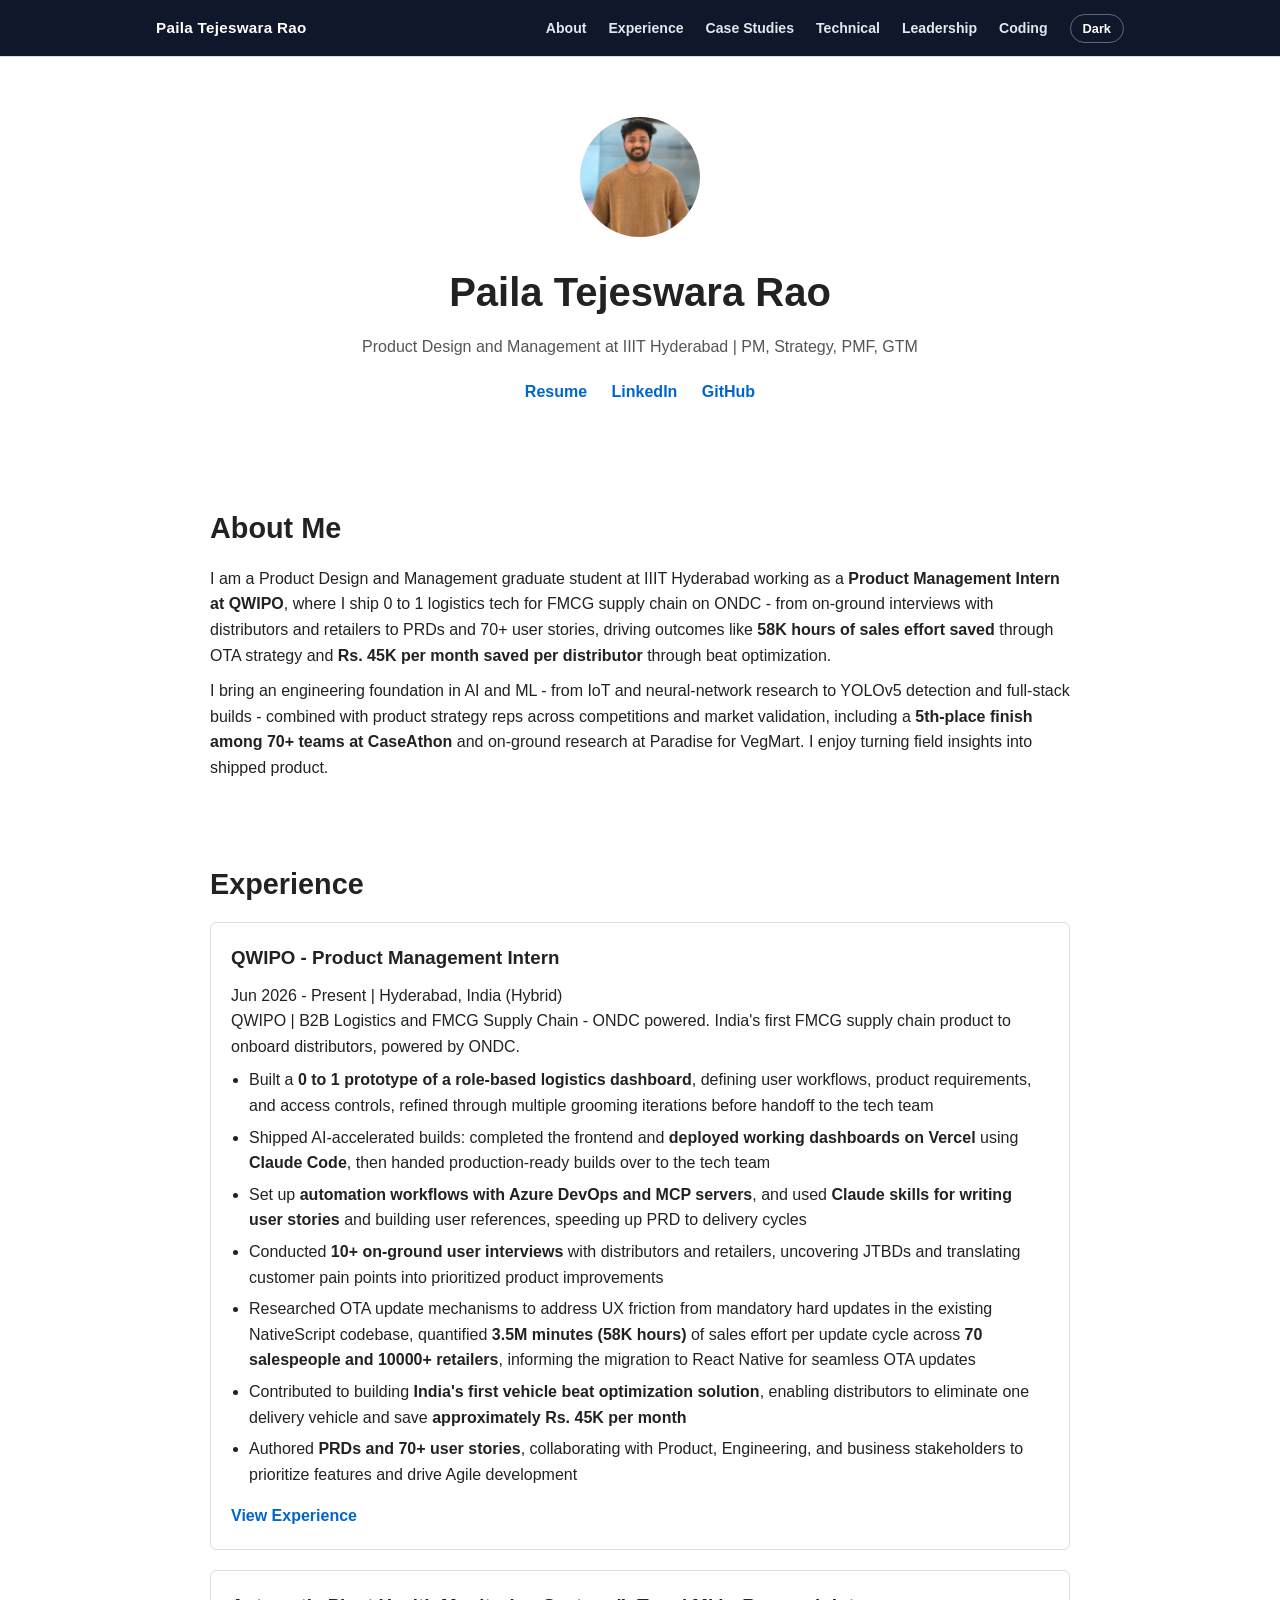
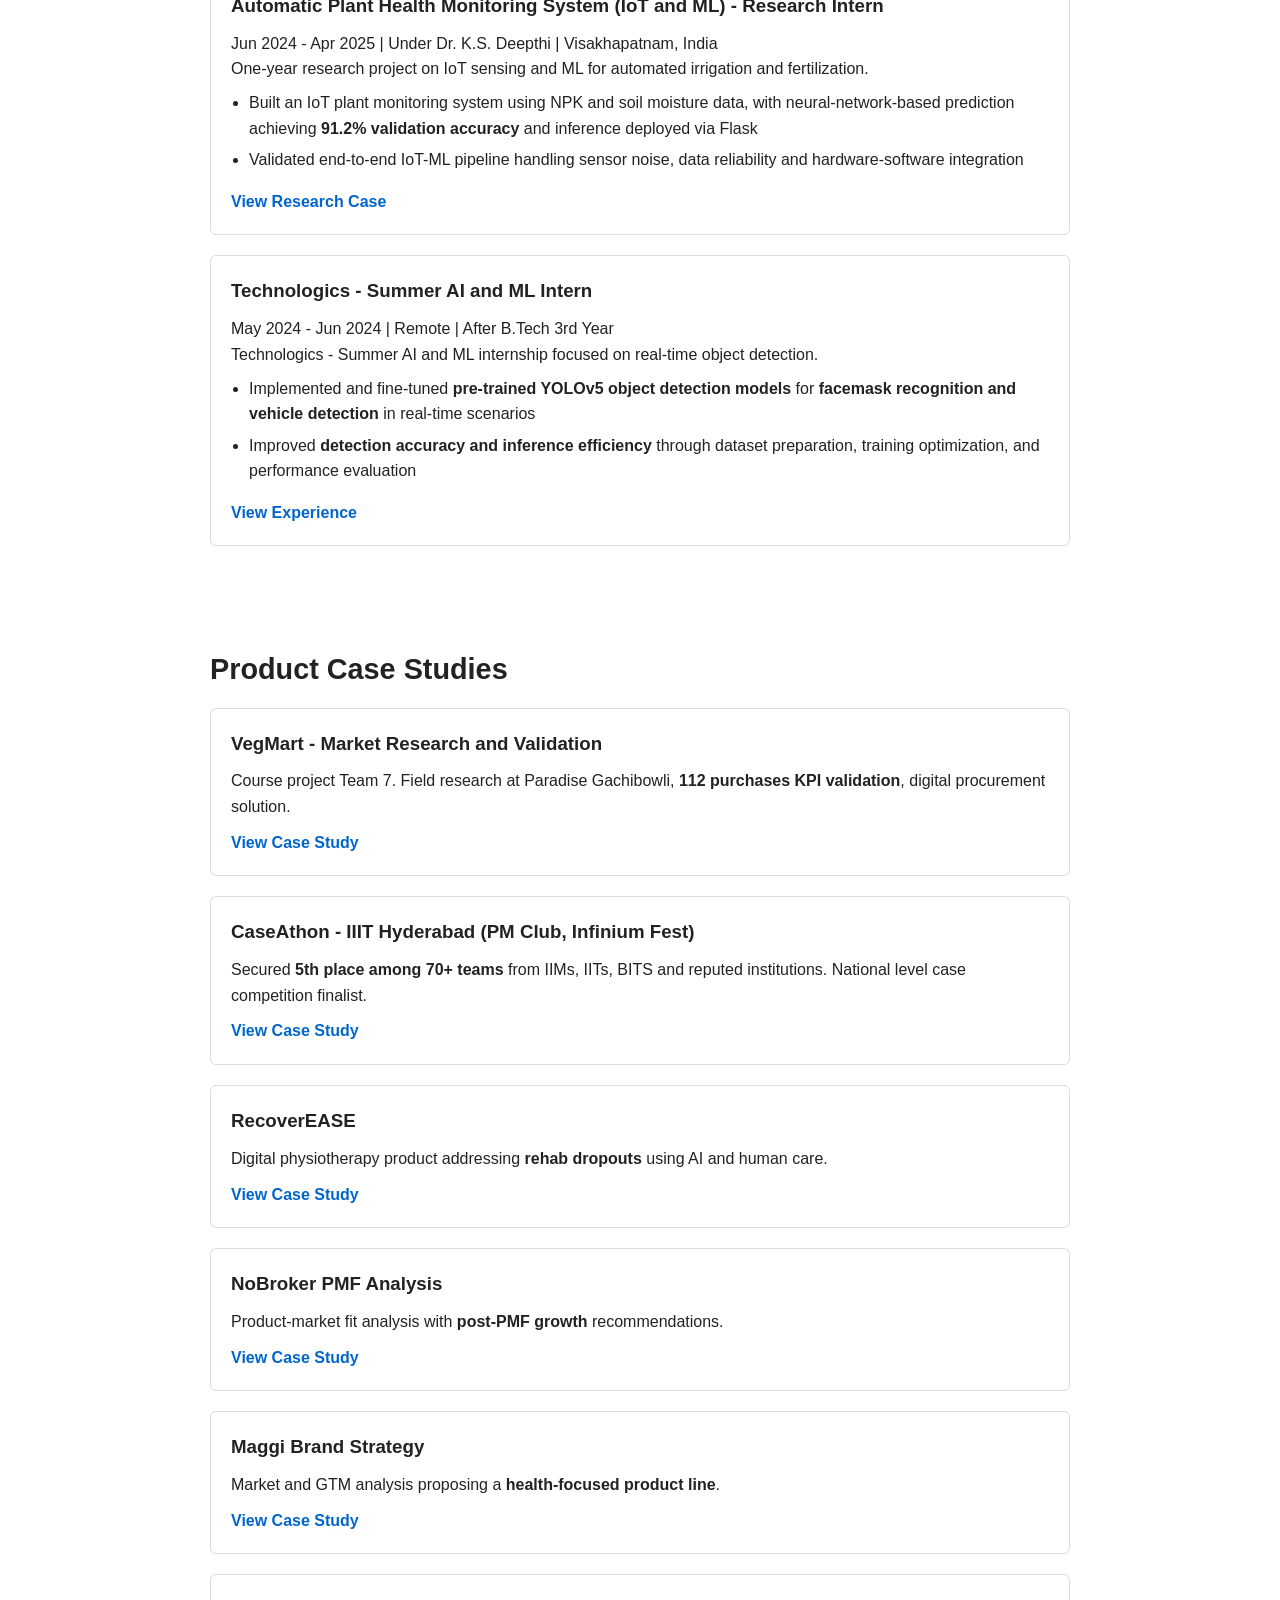
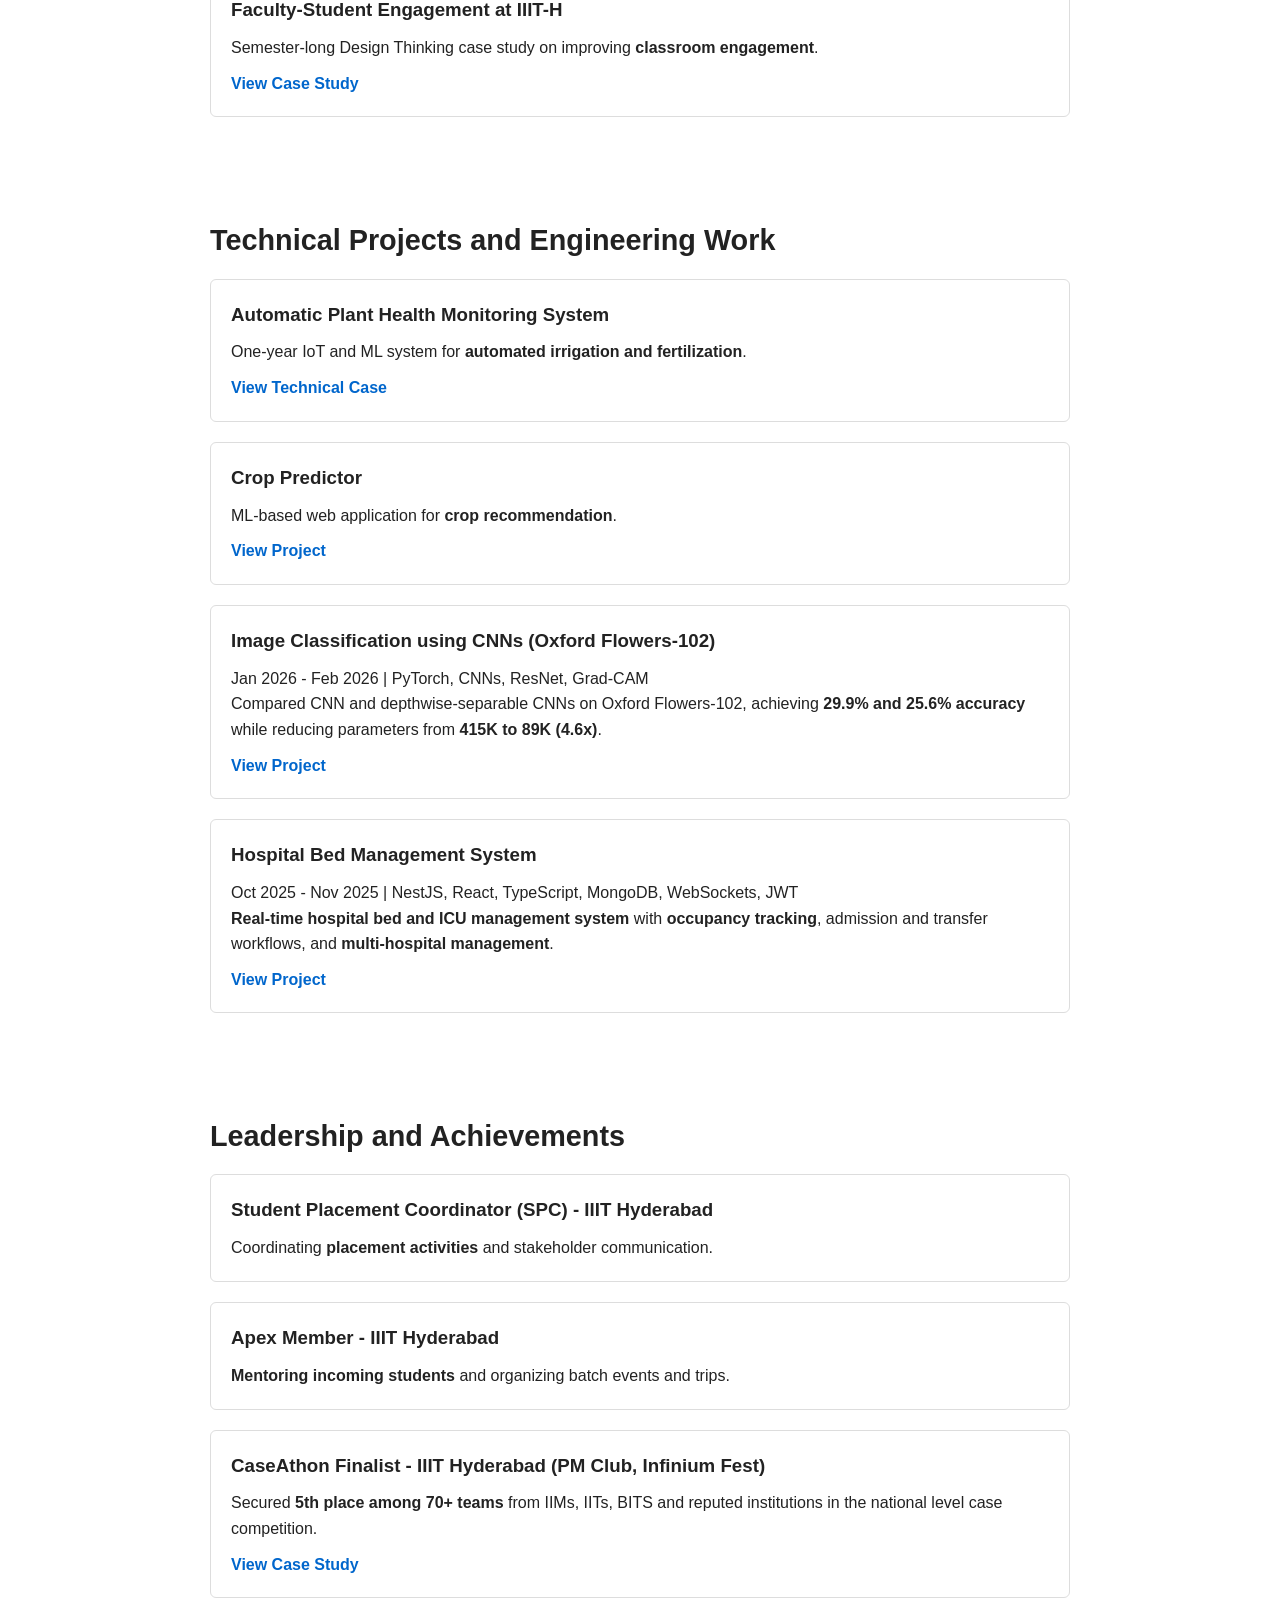
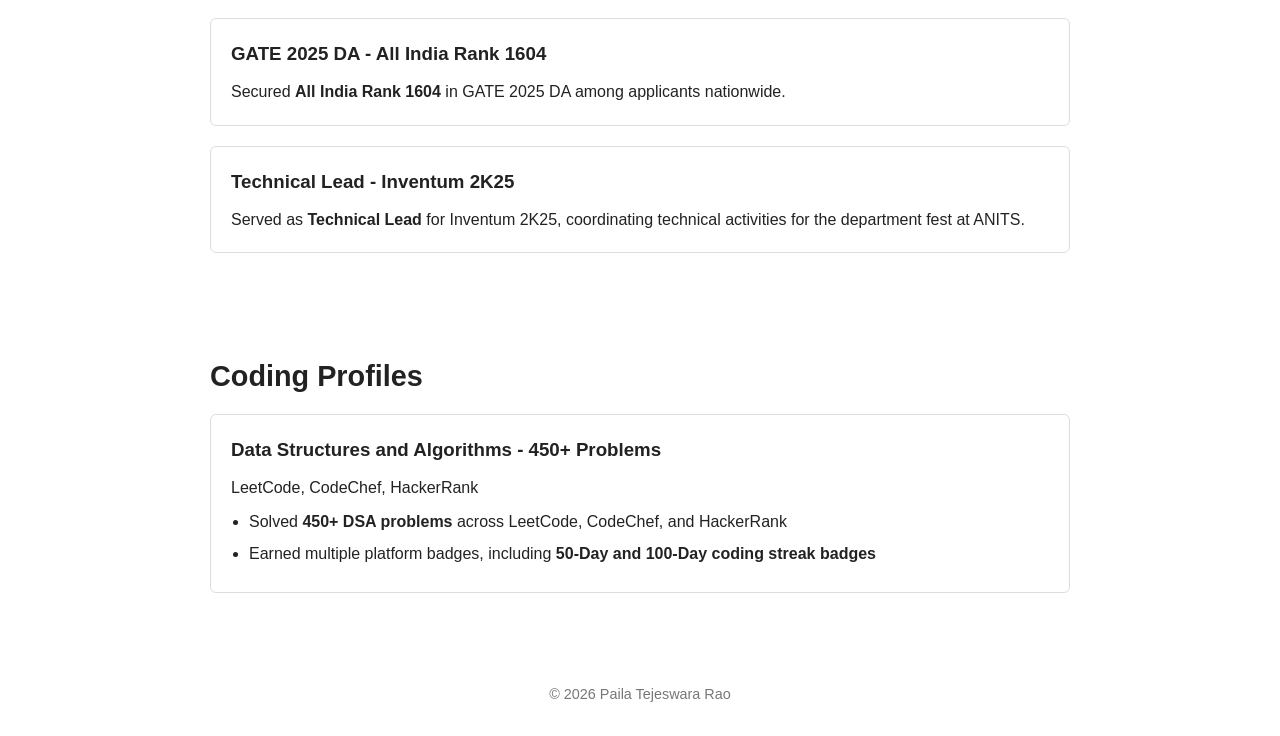
==== commit 47f91652: "Highlight AI workflows at QWIPO, bold key points site-wide, prioritize CaseAthon in Leadership" ====
--- a/index.html
+++ b/index.html
@@ -41,17 +41,15 @@
     <h2>About Me</h2>
     <p>
         I am a Product Design and Management graduate student at IIIT Hyderabad working
-        as a Product Management Intern at QWIPO, where I ship 0 to 1 logistics tech for
+        as a <strong>Product Management Intern at QWIPO</strong>, where I ship 0 to 1 logistics tech for
         FMCG supply chain on ONDC - from on-ground interviews with distributors and
-        retailers to PRDs and 70+ user stories, driving outcomes like 58K hours of sales
-        effort saved through OTA strategy and Rs. 45K per month saved per distributor
+        retailers to PRDs and 70+ user stories, driving outcomes like <strong>58K hours of sales effort saved</strong> through OTA strategy and <strong>Rs. 45K per month saved per distributor</strong>
         through beat optimization.
     </p>
     <p style="margin-top:10px;">
         I bring an engineering foundation in AI and ML - from IoT and neural-network
         research to YOLOv5 detection and full-stack builds - combined with product
-        strategy reps across competitions and market validation, including a 5th-place
-        finish among 70+ teams at CaseAthon and on-ground research at Paradise for
+        strategy reps across competitions and market validation, including a <strong>5th-place finish among 70+ teams at CaseAthon</strong> and on-ground research at Paradise for
         VegMart. I enjoy turning field insights into shipped product.
     </p>
 </section>
@@ -64,11 +62,13 @@
         <p>Jun 2026 - Present | Hyderabad, India (Hybrid)</p>
         <p>QWIPO | B2B Logistics and FMCG Supply Chain - ONDC powered. India's first FMCG supply chain product to onboard distributors, powered by ONDC.</p>
         <ul class="exp-points">
-            <li>Built a 0 to 1 prototype of a role-based logistics dashboard, defining user workflows, product requirements, and access controls, refined through multiple grooming iterations before handoff to the tech team</li>
-            <li>Conducted 10+ on-ground user interviews with distributors and retailers, uncovering JTBDs and translating customer pain points into prioritized product improvements</li>
-            <li>Researched OTA update mechanisms to address UX friction from mandatory hard updates in the existing NativeScript codebase, quantified 3.5M minutes (58K hours) of sales effort per update cycle across 70 salespeople and 10000+ retailers, informing the migration to React Native for seamless OTA updates</li>
-            <li>Contributed to building India's first vehicle beat optimization solution, enabling distributors to eliminate one delivery vehicle and save approximately Rs. 45K per month</li>
-            <li>Authored PRDs and 70+ user stories, collaborating with Product, Engineering, and business stakeholders to prioritize features and drive Agile development</li>
+            <li>Built a <strong>0 to 1 prototype of a role-based logistics dashboard</strong>, defining user workflows, product requirements, and access controls, refined through multiple grooming iterations before handoff to the tech team</li>
+            <li>Shipped AI-accelerated builds: completed the frontend and <strong>deployed working dashboards on Vercel</strong> using <strong>Claude Code</strong>, then handed production-ready builds over to the tech team</li>
+            <li>Set up <strong>automation workflows with Azure DevOps and MCP servers</strong>, and used <strong>Claude skills for writing user stories</strong> and building user references, speeding up PRD to delivery cycles</li>
+            <li>Conducted <strong>10+ on-ground user interviews</strong> with distributors and retailers, uncovering JTBDs and translating customer pain points into prioritized product improvements</li>
+            <li>Researched OTA update mechanisms to address UX friction from mandatory hard updates in the existing NativeScript codebase, quantified <strong>3.5M minutes (58K hours)</strong> of sales effort per update cycle across <strong>70 salespeople and 10000+ retailers</strong>, informing the migration to React Native for seamless OTA updates</li>
+            <li>Contributed to building <strong>India's first vehicle beat optimization solution</strong>, enabling distributors to eliminate one delivery vehicle and save <strong>approximately Rs. 45K per month</strong></li>
+            <li>Authored <strong>PRDs and 70+ user stories</strong>, collaborating with Product, Engineering, and business stakeholders to prioritize features and drive Agile development</li>
         </ul>
         <a href="cases/qwipo.html">View Experience</a>
     </div>
@@ -78,7 +78,7 @@
         <p>Jun 2024 - Apr 2025 | Under Dr. K.S. Deepthi | Visakhapatnam, India</p>
         <p>One-year research project on IoT sensing and ML for automated irrigation and fertilization.</p>
         <ul class="exp-points">
-            <li>Built an IoT plant monitoring system using NPK and soil moisture data, with neural-network-based prediction achieving 91.2% validation accuracy and inference deployed via Flask</li>
+            <li>Built an IoT plant monitoring system using NPK and soil moisture data, with neural-network-based prediction achieving <strong>91.2% validation accuracy</strong> and inference deployed via Flask</li>
             <li>Validated end-to-end IoT-ML pipeline handling sensor noise, data reliability and hardware-software integration</li>
         </ul>
         <a href="cases/plant-monitoring.html">View Research Case</a>
@@ -89,8 +89,8 @@
         <p>May 2024 - Jun 2024 | Remote | After B.Tech 3rd Year</p>
         <p>Technologics - Summer AI and ML internship focused on real-time object detection.</p>
         <ul class="exp-points">
-            <li>Implemented and fine-tuned pre-trained YOLOv5 object detection models for facemask recognition and vehicle detection in real-time scenarios</li>
-            <li>Improved detection accuracy and inference efficiency through dataset preparation, training optimization, and performance evaluation</li>
+            <li>Implemented and fine-tuned <strong>pre-trained YOLOv5 object detection models</strong> for <strong>facemask recognition and vehicle detection</strong> in real-time scenarios</li>
+            <li>Improved <strong>detection accuracy and inference efficiency</strong> through dataset preparation, training optimization, and performance evaluation</li>
         </ul>
         <a href="cases/technologics.html">View Experience</a>
     </div>
@@ -102,37 +102,37 @@
 
     <div class="project-card">
         <h3>VegMart - Market Research and Validation</h3>
-        <p>Course project Team 7. Field research at Paradise Gachibowli, 112 purchases KPI validation, digital procurement solution.</p>
+        <p>Course project Team 7. Field research at Paradise Gachibowli, <strong>112 purchases KPI validation</strong>, digital procurement solution.</p>
         <a href="cases/vegmart.html">View Case Study</a>
     </div>
 
     <div class="project-card">
         <h3>CaseAthon - IIIT Hyderabad (PM Club, Infinium Fest)</h3>
-        <p>Secured 5th place among 70+ teams from IIMs, IITs, BITS and reputed institutions. National level case competition finalist.</p>
+        <p>Secured <strong>5th place among 70+ teams</strong> from IIMs, IITs, BITS and reputed institutions. National level case competition finalist.</p>
         <a href="cases/caseathon.html">View Case Study</a>
     </div>
 
     <div class="project-card">
         <h3>RecoverEASE</h3>
-        <p>Digital physiotherapy product addressing rehab dropouts using AI and human care.</p>
+        <p>Digital physiotherapy product addressing <strong>rehab dropouts</strong> using AI and human care.</p>
         <a href="cases/recoverease.html">View Case Study</a>
     </div>
 
     <div class="project-card">
         <h3>NoBroker PMF Analysis</h3>
-        <p>Product-market fit analysis with post-PMF growth recommendations.</p>
+        <p>Product-market fit analysis with <strong>post-PMF growth</strong> recommendations.</p>
         <a href="cases/nobroker.html">View Case Study</a>
     </div>
 
     <div class="project-card">
         <h3>Maggi Brand Strategy</h3>
-        <p>Market and GTM analysis proposing a health-focused product line.</p>
+        <p>Market and GTM analysis proposing a <strong>health-focused product line</strong>.</p>
         <a href="cases/maggie.html">View Case Study</a>
     </div>
 
     <div class="project-card">
         <h3>Faculty-Student Engagement at IIIT-H</h3>
-        <p>Semester-long Design Thinking case study on improving classroom engagement.</p>
+        <p>Semester-long Design Thinking case study on improving <strong>classroom engagement</strong>.</p>
         <a href="cases/faculty-engagement.html">View Case Study</a>
     </div>
 </section>
@@ -142,27 +142,27 @@
 
     <div class="project-card">
         <h3>Automatic Plant Health Monitoring System</h3>
-        <p>One-year IoT and ML system for automated irrigation and fertilization.</p>
+        <p>One-year IoT and ML system for <strong>automated irrigation and fertilization</strong>.</p>
         <a href="cases/plant-monitoring.html">View Technical Case</a>
     </div>
 
     <div class="project-card">
         <h3>Crop Predictor</h3>
-        <p>ML-based web application for crop recommendation.</p>
+        <p>ML-based web application for <strong>crop recommendation</strong>.</p>
         <a href="cases/crop-predictor.html">View Project</a>
     </div>
 
     <div class="project-card">
         <h3>Image Classification using CNNs (Oxford Flowers-102)</h3>
         <p>Jan 2026 - Feb 2026 | PyTorch, CNNs, ResNet, Grad-CAM</p>
-        <p>Compared CNN and depthwise-separable CNNs on Oxford Flowers-102, achieving 29.9% and 25.6% accuracy while reducing parameters from 415K to 89K (4.6x).</p>
+        <p>Compared CNN and depthwise-separable CNNs on Oxford Flowers-102, achieving <strong>29.9% and 25.6% accuracy</strong> while reducing parameters from <strong>415K to 89K (4.6x)</strong>.</p>
         <a href="cases/oxford-flowers.html">View Project</a>
     </div>
 
     <div class="project-card">
         <h3>Hospital Bed Management System</h3>
         <p>Oct 2025 - Nov 2025 | NestJS, React, TypeScript, MongoDB, WebSockets, JWT</p>
-        <p>Real-time hospital bed and ICU management system with occupancy tracking, admission and transfer workflows, and multi-hospital management.</p>
+        <p><strong>Real-time hospital bed and ICU management system</strong> with <strong>occupancy tracking</strong>, admission and transfer workflows, and <strong>multi-hospital management</strong>.</p>
         <a href="cases/bedmanager.html">View Project</a>
     </div>
 </section>
@@ -172,28 +172,28 @@
 
     <div class="project-card">
         <h3>Student Placement Coordinator (SPC) - IIIT Hyderabad</h3>
-        <p>Coordinating placement activities and stakeholder communication.</p>
+        <p>Coordinating <strong>placement activities</strong> and stakeholder communication.</p>
     </div>
 
     <div class="project-card">
         <h3>Apex Member - IIIT Hyderabad</h3>
-        <p>Mentoring incoming students and organizing batch events and trips.</p>
+        <p><strong>Mentoring incoming students</strong> and organizing batch events and trips.</p>
+    </div>
+
+    <div class="project-card">
+        <h3>CaseAthon Finalist - IIIT Hyderabad (PM Club, Infinium Fest)</h3>
+        <p>Secured <strong>5th place among 70+ teams</strong> from IIMs, IITs, BITS and reputed institutions in the national level case competition.</p>
+        <a href="cases/caseathon.html">View Case Study</a>
     </div>
 
     <div class="project-card">
         <h3>GATE 2025 DA - All India Rank 1604</h3>
-        <p>Secured All India Rank 1604 in GATE 2025 DA among applicants nationwide.</p>
+        <p>Secured <strong>All India Rank 1604</strong> in GATE 2025 DA among applicants nationwide.</p>
     </div>
 
     <div class="project-card">
         <h3>Technical Lead - Inventum 2K25</h3>
-        <p>Served as Technical Lead for Inventum 2K25, coordinating technical activities for the department fest at ANITS.</p>
-    </div>
-
-    <div class="project-card">
-        <h3>CaseAthon Finalist - IIIT Hyderabad (PM Club, Infinium Fest)</h3>
-        <p>Secured 5th place among 70+ teams from IIMs, IITs, BITS and reputed institutions in the national level case competition.</p>
-        <a href="cases/caseathon.html">View Case Study</a>
+        <p>Served as <strong>Technical Lead</strong> for Inventum 2K25, coordinating technical activities for the department fest at ANITS.</p>
     </div>
 </section>
 
@@ -204,8 +204,8 @@
         <h3>Data Structures and Algorithms - 450+ Problems</h3>
         <p>LeetCode, CodeChef, HackerRank</p>
         <ul class="exp-points">
-            <li>Solved 450+ DSA problems across LeetCode, CodeChef, and HackerRank</li>
-            <li>Earned multiple platform badges, including 50-Day and 100-Day coding streak badges</li>
+            <li>Solved <strong>450+ DSA problems</strong> across LeetCode, CodeChef, and HackerRank</li>
+            <li>Earned multiple platform badges, including <strong>50-Day and 100-Day coding streak badges</strong></li>
         </ul>
     </div>
 </section>
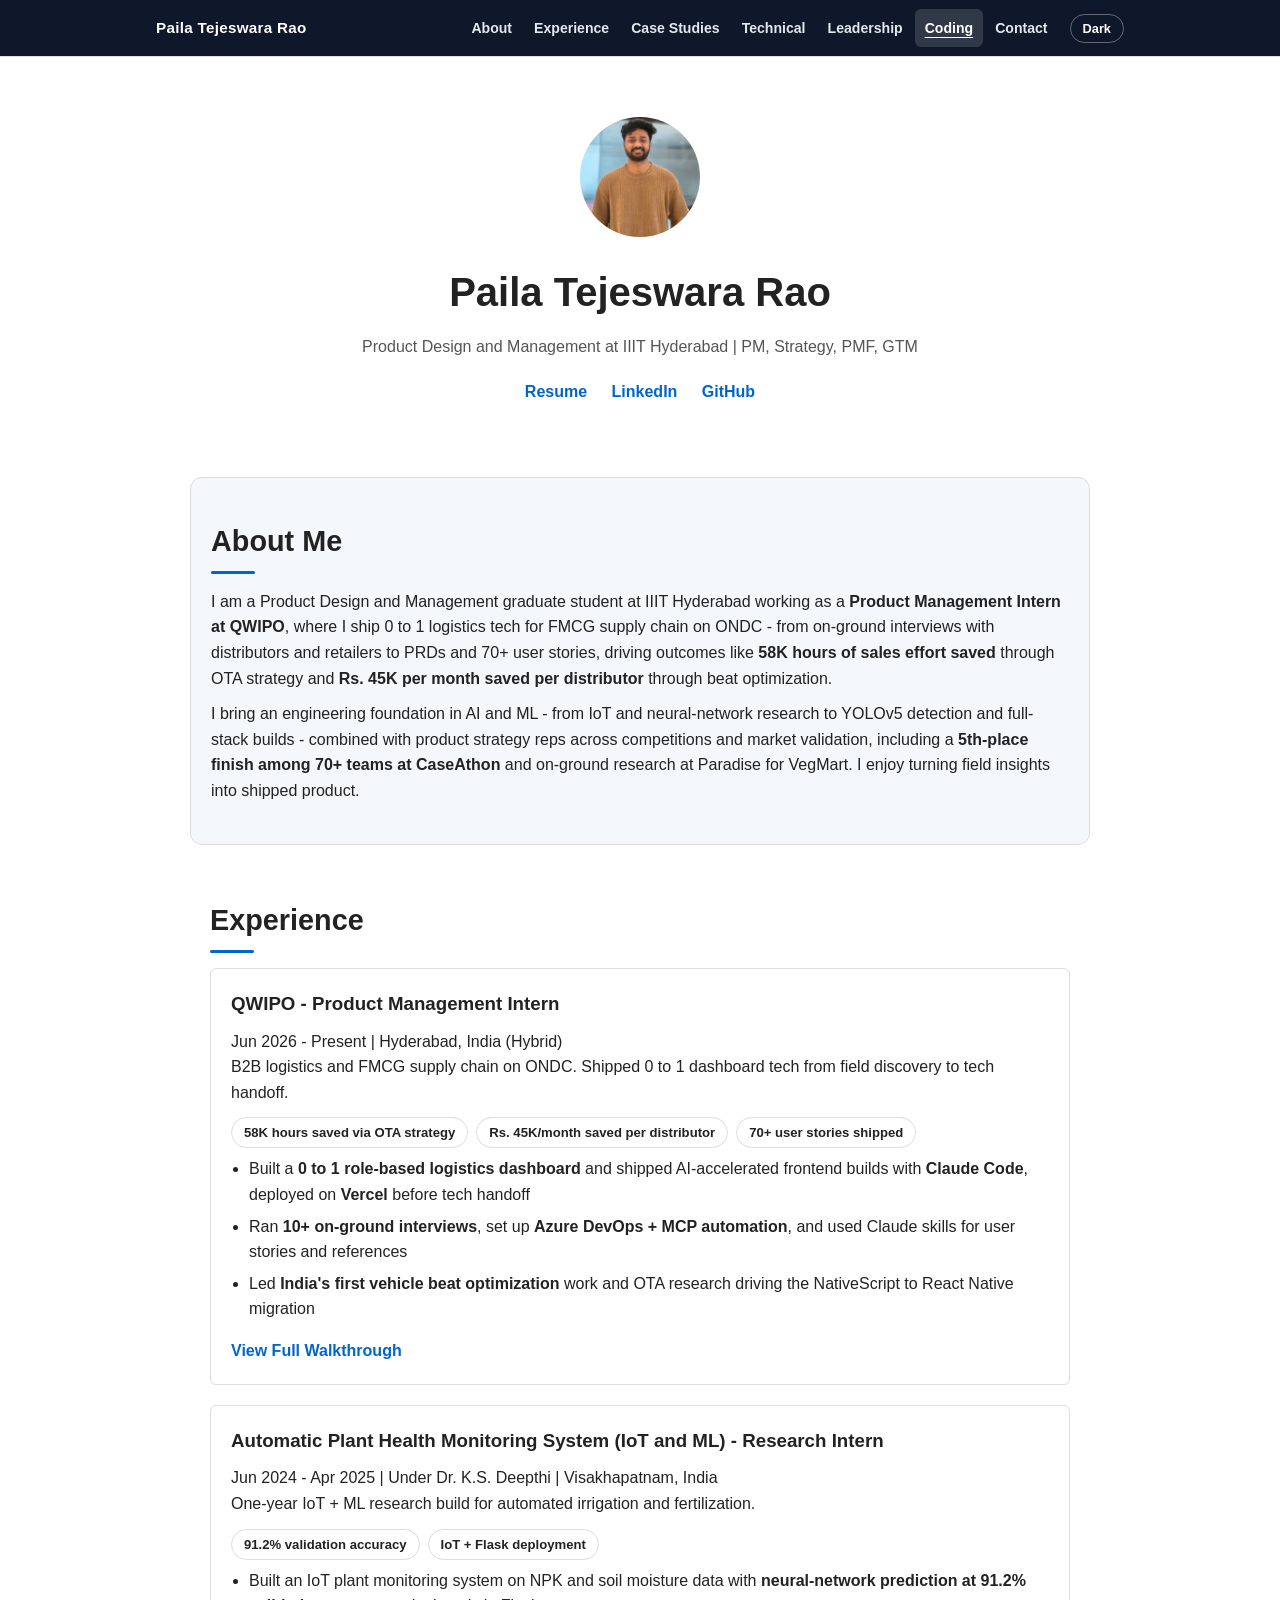
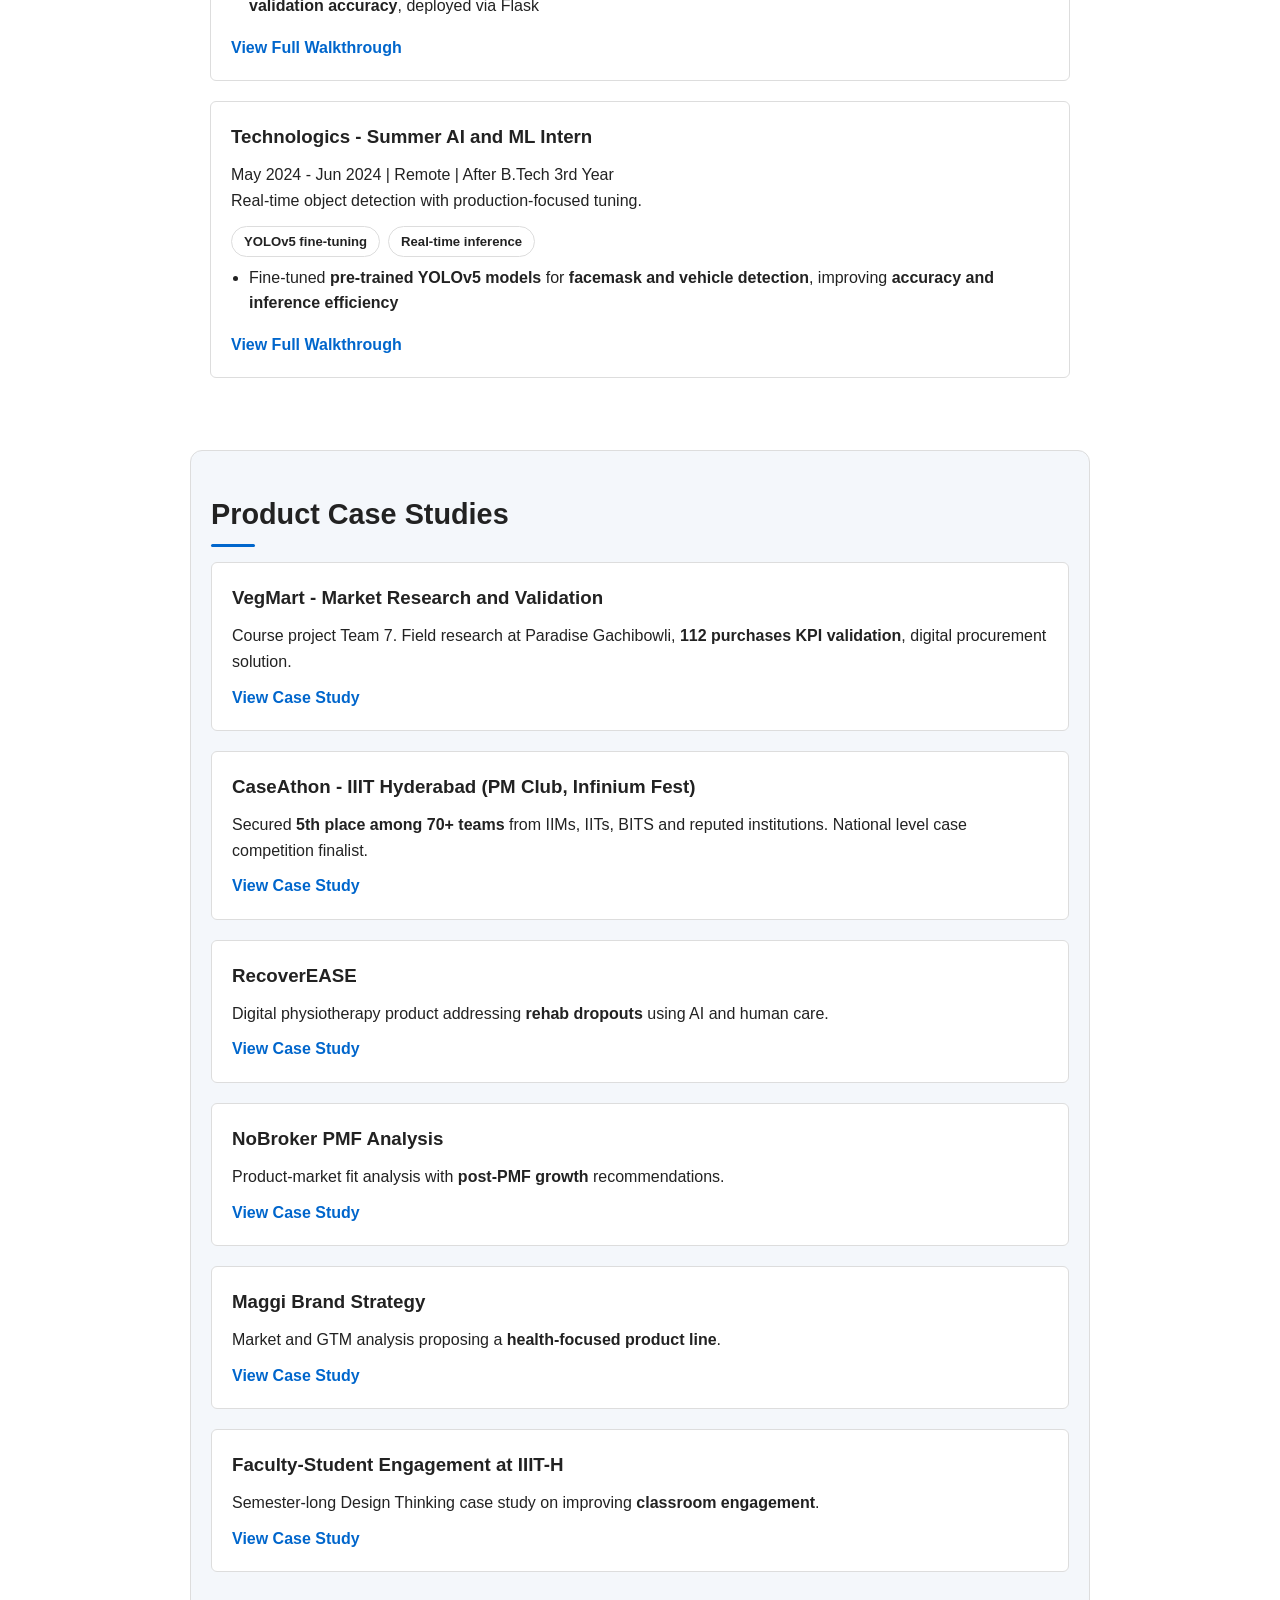
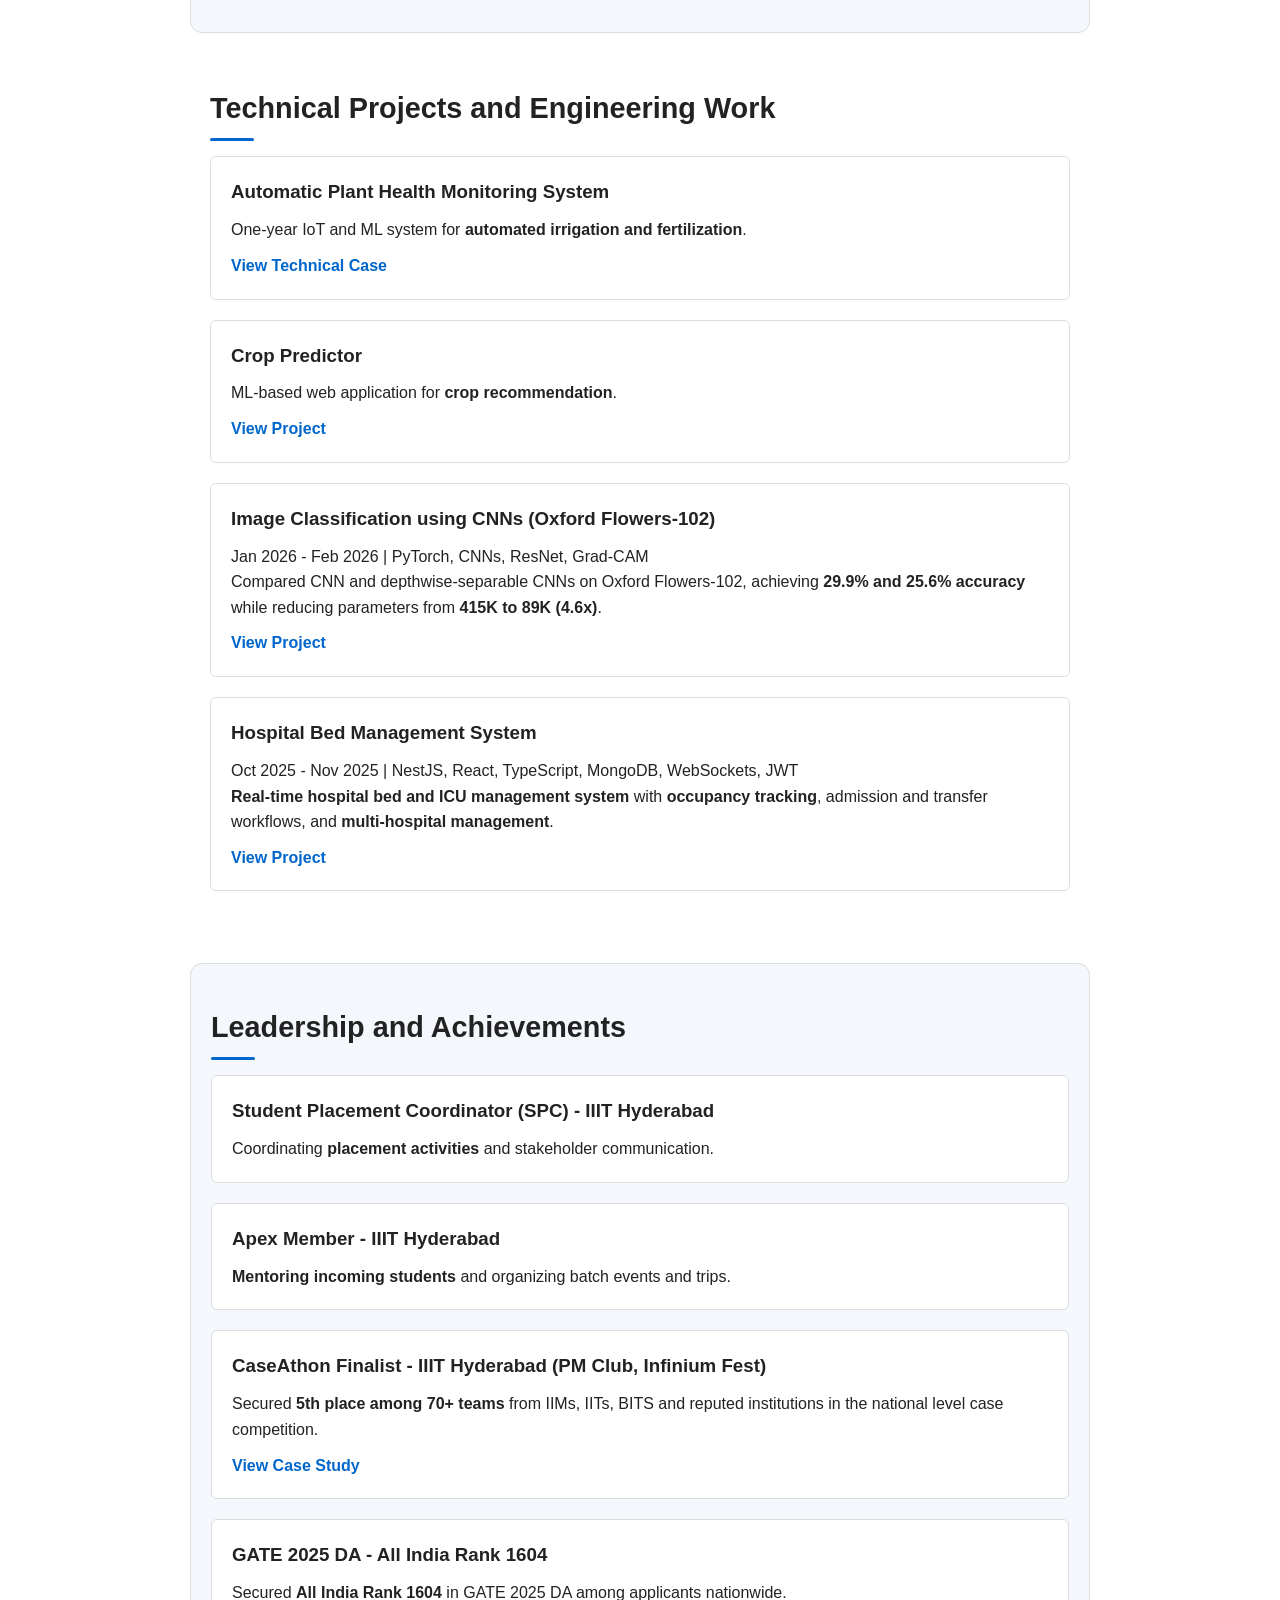
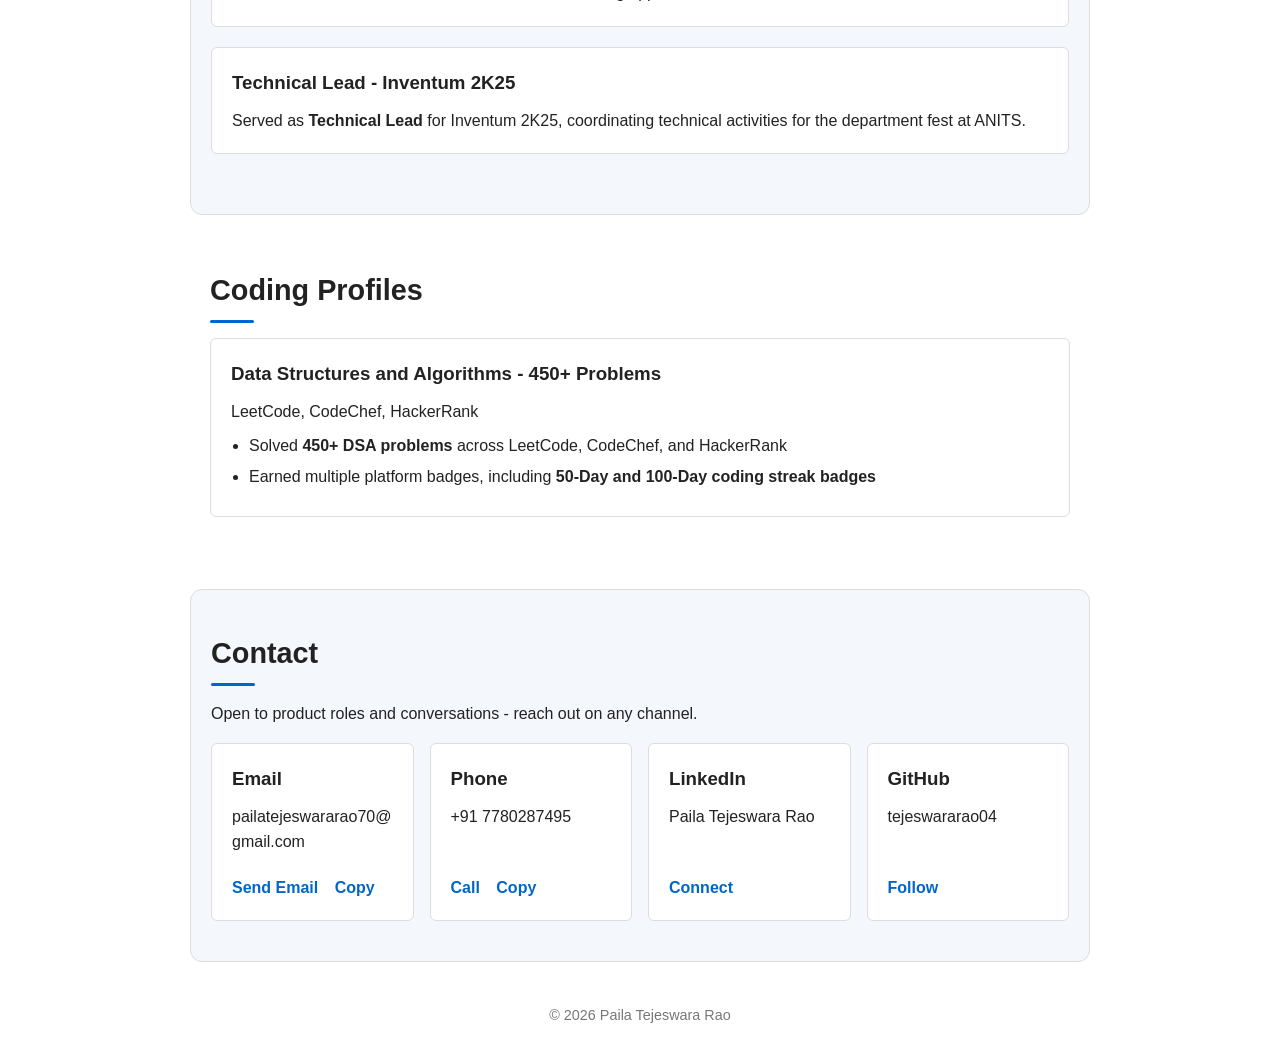
==== commit 3718a3c6: "Responsive revamp: summary cards, scrollspy nav, Contact section, section bands, neutral dark theme" ====
--- a/index.html
+++ b/index.html
@@ -4,7 +4,7 @@
     <meta charset="UTF-8" />
     <meta name="viewport" content="width=device-width, initial-scale=1.0" />
     <title>Paila Tejeswara Rao | Product Portfolio</title>
-    <link rel="stylesheet" href="style.css?v=3" />
+    <link rel="stylesheet" href="style.css?v=6" />
 </head>
 <body>
 
@@ -18,6 +18,7 @@
             <a href="#technical">Technical</a>
             <a href="#leadership">Leadership</a>
             <a href="#coding">Coding</a>
+            <a href="#contact">Contact</a>
         </div>
         <button class="theme-btn" id="themeToggle" type="button">Dark</button>
     </div>
@@ -37,7 +38,7 @@
     </div>
 </section>
 
-<section class="about" id="about">
+<section class="about section-band" id="about">
     <h2>About Me</h2>
     <p>
         I am a Product Design and Management graduate student at IIIT Hyderabad working
@@ -60,44 +61,51 @@
     <div class="project-card">
         <h3>QWIPO - Product Management Intern</h3>
         <p>Jun 2026 - Present | Hyderabad, India (Hybrid)</p>
-        <p>QWIPO | B2B Logistics and FMCG Supply Chain - ONDC powered. India's first FMCG supply chain product to onboard distributors, powered by ONDC.</p>
+        <p>B2B logistics and FMCG supply chain on ONDC. Shipped 0 to 1 dashboard tech from field discovery to tech handoff.</p>
+        <div class="chips">
+            <span>58K hours saved via OTA strategy</span>
+            <span>Rs. 45K/month saved per distributor</span>
+            <span>70+ user stories shipped</span>
+        </div>
         <ul class="exp-points">
-            <li>Built a <strong>0 to 1 prototype of a role-based logistics dashboard</strong>, defining user workflows, product requirements, and access controls, refined through multiple grooming iterations before handoff to the tech team</li>
-            <li>Shipped AI-accelerated builds: completed the frontend and <strong>deployed working dashboards on Vercel</strong> using <strong>Claude Code</strong>, then handed production-ready builds over to the tech team</li>
-            <li>Set up <strong>automation workflows with Azure DevOps and MCP servers</strong>, and used <strong>Claude skills for writing user stories</strong> and building user references, speeding up PRD to delivery cycles</li>
-            <li>Conducted <strong>10+ on-ground user interviews</strong> with distributors and retailers, uncovering JTBDs and translating customer pain points into prioritized product improvements</li>
-            <li>Researched OTA update mechanisms to address UX friction from mandatory hard updates in the existing NativeScript codebase, quantified <strong>3.5M minutes (58K hours)</strong> of sales effort per update cycle across <strong>70 salespeople and 10000+ retailers</strong>, informing the migration to React Native for seamless OTA updates</li>
-            <li>Contributed to building <strong>India's first vehicle beat optimization solution</strong>, enabling distributors to eliminate one delivery vehicle and save <strong>approximately Rs. 45K per month</strong></li>
-            <li>Authored <strong>PRDs and 70+ user stories</strong>, collaborating with Product, Engineering, and business stakeholders to prioritize features and drive Agile development</li>
+            <li>Built a <strong>0 to 1 role-based logistics dashboard</strong> and shipped AI-accelerated frontend builds with <strong>Claude Code</strong>, deployed on <strong>Vercel</strong> before tech handoff</li>
+            <li>Ran <strong>10+ on-ground interviews</strong>, set up <strong>Azure DevOps + MCP automation</strong>, and used Claude skills for user stories and references</li>
+            <li>Led <strong>India's first vehicle beat optimization</strong> work and OTA research driving the NativeScript to React Native migration</li>
         </ul>
-        <a href="cases/qwipo.html">View Experience</a>
+        <a href="cases/qwipo.html">View Full Walkthrough</a>
     </div>
 
     <div class="project-card">
         <h3>Automatic Plant Health Monitoring System (IoT and ML) - Research Intern</h3>
         <p>Jun 2024 - Apr 2025 | Under Dr. K.S. Deepthi | Visakhapatnam, India</p>
-        <p>One-year research project on IoT sensing and ML for automated irrigation and fertilization.</p>
+        <p>One-year IoT + ML research build for automated irrigation and fertilization.</p>
+        <div class="chips">
+            <span>91.2% validation accuracy</span>
+            <span>IoT + Flask deployment</span>
+        </div>
         <ul class="exp-points">
-            <li>Built an IoT plant monitoring system using NPK and soil moisture data, with neural-network-based prediction achieving <strong>91.2% validation accuracy</strong> and inference deployed via Flask</li>
-            <li>Validated end-to-end IoT-ML pipeline handling sensor noise, data reliability and hardware-software integration</li>
+            <li>Built an IoT plant monitoring system on NPK and soil moisture data with <strong>neural-network prediction at 91.2% validation accuracy</strong>, deployed via Flask</li>
         </ul>
-        <a href="cases/plant-monitoring.html">View Research Case</a>
+        <a href="cases/plant-monitoring.html">View Full Walkthrough</a>
     </div>
 
     <div class="project-card">
         <h3>Technologics - Summer AI and ML Intern</h3>
         <p>May 2024 - Jun 2024 | Remote | After B.Tech 3rd Year</p>
-        <p>Technologics - Summer AI and ML internship focused on real-time object detection.</p>
+        <p>Real-time object detection with production-focused tuning.</p>
+        <div class="chips">
+            <span>YOLOv5 fine-tuning</span>
+            <span>Real-time inference</span>
+        </div>
         <ul class="exp-points">
-            <li>Implemented and fine-tuned <strong>pre-trained YOLOv5 object detection models</strong> for <strong>facemask recognition and vehicle detection</strong> in real-time scenarios</li>
-            <li>Improved <strong>detection accuracy and inference efficiency</strong> through dataset preparation, training optimization, and performance evaluation</li>
+            <li>Fine-tuned <strong>pre-trained YOLOv5 models</strong> for <strong>facemask and vehicle detection</strong>, improving <strong>accuracy and inference efficiency</strong></li>
         </ul>
-        <a href="cases/technologics.html">View Experience</a>
-    </div>
-
-</section>
-
-<section class="projects" id="case-studies">
+        <a href="cases/technologics.html">View Full Walkthrough</a>
+    </div>
+
+</section>
+
+<section class="projects section-band" id="case-studies">
     <h2>Product Case Studies</h2>
 
     <div class="project-card">
@@ -167,7 +175,7 @@
     </div>
 </section>
 
-<section class="projects" id="leadership">
+<section class="projects section-band" id="leadership">
     <h2>Leadership and Achievements</h2>
 
     <div class="project-card">
@@ -207,6 +215,47 @@
             <li>Solved <strong>450+ DSA problems</strong> across LeetCode, CodeChef, and HackerRank</li>
             <li>Earned multiple platform badges, including <strong>50-Day and 100-Day coding streak badges</strong></li>
         </ul>
+    </div>
+</section>
+
+<section class="projects section-band" id="contact">
+    <h2>Contact</h2>
+    <p>Open to product roles and conversations - reach out on any channel.</p>
+
+    <div class="contact-grid">
+        <div class="project-card contact-card">
+            <h3>Email</h3>
+            <p>pailatejeswararao70@gmail.com</p>
+            <div class="contact-actions">
+                <a href="mailto:pailatejeswararao70@gmail.com">Send Email</a>
+                <button class="copy-btn" type="button" data-copy="pailatejeswararao70@gmail.com">Copy</button>
+            </div>
+        </div>
+
+        <div class="project-card contact-card">
+            <h3>Phone</h3>
+            <p>+91 7780287495</p>
+            <div class="contact-actions">
+                <a href="tel:+917780287495">Call</a>
+                <button class="copy-btn" type="button" data-copy="+917780287495">Copy</button>
+            </div>
+        </div>
+
+        <div class="project-card contact-card">
+            <h3>LinkedIn</h3>
+            <p>Paila Tejeswara Rao</p>
+            <div class="contact-actions">
+                <a href="https://www.linkedin.com/in/tejeswara-rao-paila-58511423a/" target="_blank">Connect</a>
+            </div>
+        </div>
+
+        <div class="project-card contact-card">
+            <h3>GitHub</h3>
+            <p>tejeswararao04</p>
+            <div class="contact-actions">
+                <a href="https://github.com/tejeswararao04" target="_blank">Follow</a>
+            </div>
+        </div>
     </div>
 </section>
 
@@ -239,6 +288,52 @@
                 updateLabel();
             });
         }
+        var spyLinks = Array.prototype.slice.call(document.querySelectorAll('.nav-links a[href^="#"]'));
+        if ('IntersectionObserver' in window && spyLinks.length) {
+            var spyMap = {};
+            spyLinks.forEach(function (a) { spyMap[a.getAttribute('href').slice(1)] = a; });
+            var spyObs = new IntersectionObserver(function (entries) {
+                entries.forEach(function (entry) {
+                    if (entry.isIntersecting) {
+                        spyLinks.forEach(function (a) { a.classList.remove('active'); });
+                        var link = spyMap[entry.target.id];
+                        if (link) link.classList.add('active');
+                    }
+                });
+            }, { rootMargin: '-40% 0px -55% 0px' });
+            Object.keys(spyMap).forEach(function (id) {
+                var sec = document.getElementById(id);
+                if (sec) spyObs.observe(sec);
+            });
+        }
+        Array.prototype.slice.call(document.querySelectorAll('[data-copy]')).forEach(function (copyBtn) {
+            copyBtn.addEventListener('click', function () {
+                var val = copyBtn.getAttribute('data-copy');
+                function done() {
+                    copyBtn.textContent = 'Copied';
+                    setTimeout(function () { copyBtn.textContent = 'Copy'; }, 1500);
+                }
+                function fallbackCopy() {
+                    var ta = document.createElement('textarea');
+                    ta.value = val;
+                    ta.setAttribute('readonly', '');
+                    ta.style.position = 'fixed';
+                    ta.style.opacity = '0';
+                    document.body.appendChild(ta);
+                    ta.select();
+                    try { ta.setSelectionRange(0, val.length); } catch (e) {}
+                    try {
+                        if (document.execCommand('copy')) { done(); }
+                    } catch (e) {}
+                    document.body.removeChild(ta);
+                }
+                if (navigator.clipboard && navigator.clipboard.writeText) {
+                    navigator.clipboard.writeText(val).then(done, fallbackCopy);
+                } else {
+                    fallbackCopy();
+                }
+            });
+        });
     } catch (e) {}
 })();
 </script>
--- a/style.css
+++ b/style.css
@@ -3,6 +3,7 @@
     --text: #222;
     --muted: #555;
     --card: #ffffff;
+    --band: #f4f7fb;
     --border: #ddd;
     --link: #0066cc;
     --nav-bg: #0f172a;
@@ -12,13 +13,14 @@
 }
 
 [data-theme="dark"] {
-    --bg: #0b1220;
+    --bg: #121212;
     --text: #e5e7eb;
     --muted: #9ca3af;
-    --card: #111c33;
-    --border: #24324d;
+    --card: #1b1b1b;
+    --band: #171717;
+    --border: #333333;
     --link: #7cb3ff;
-    --nav-bg: #0b1220;
+    --nav-bg: #141414;
     --nav-text: #cbd5e1;
     --nav-hover: #ffffff;
     --footer: #9ca3af;
@@ -120,6 +122,12 @@
 .topnav .nav-links a:hover {
     color: var(--nav-hover);
     background: rgba(255, 255, 255, 0.08);
+}
+.topnav .nav-links a.active {
+    color: var(--nav-hover);
+    background: rgba(255, 255, 255, 0.14);
+    text-decoration: underline;
+    text-underline-offset: 4px;
 }
 .theme-btn {
     margin-left: 8px;
@@ -148,6 +156,28 @@
 h2 {
     margin-bottom: 15px;
     font-size: 1.8rem;
+    position: relative;
+    padding-bottom: 10px;
+}
+
+section h2::after {
+    content: "";
+    position: absolute;
+    left: 0;
+    bottom: 0;
+    width: 44px;
+    height: 3px;
+    border-radius: 2px;
+    background: var(--link);
+}
+
+/* SHADED SECTION BANDS - alternate surfaces so sections read apart */
+.section-band {
+    background: var(--band);
+    border: 1px solid var(--border);
+    border-radius: 12px;
+    margin-top: 12px;
+    margin-bottom: 12px;
 }
 
 /* PROJECT CARDS */
@@ -157,6 +187,54 @@
     padding: 20px;
     margin-bottom: 20px;
     border-radius: 6px;
+    transition: transform 0.15s ease, box-shadow 0.15s ease;
+}
+
+.project-card:hover {
+    transform: translateY(-2px);
+    box-shadow: 0 6px 18px rgba(0, 0, 0, 0.08);
+}
+
+/* SUMMARY METRIC CHIPS */
+.chips {
+    display: flex;
+    flex-wrap: wrap;
+    gap: 8px;
+    margin: 12px 0 4px;
+}
+.chips span {
+    font-size: 0.82rem;
+    font-weight: 700;
+    color: var(--text);
+    border: 1px solid var(--border);
+    padding: 4px 12px;
+    border-radius: 999px;
+}
+
+/* CONTACT GRID */
+.contact-grid {
+    display: grid;
+    grid-template-columns: repeat(auto-fit, minmax(200px, 1fr));
+    gap: 16px;
+    margin-top: 16px;
+}
+.contact-grid .project-card {
+    margin-bottom: 0;
+}
+.contact-card p {
+    word-break: break-all;
+}
+.contact-card {
+    display: flex;
+    flex-direction: column;
+}
+.contact-card .contact-actions {
+    margin-top: auto;
+    padding-top: 10px;
+}
+.contact-actions a,
+.contact-actions .copy-btn {
+    margin-top: 0;
 }
 
 .project-card h3 {
@@ -169,6 +247,20 @@
     color: var(--link);
     text-decoration: none;
     font-weight: bold;
+}
+
+.copy-btn {
+    display: inline-block;
+    margin-top: 10px;
+    margin-left: 12px;
+    color: var(--link);
+    font-weight: bold;
+    font-size: 1rem;
+    font-family: inherit;
+    background: none;
+    border: none;
+    padding: 0;
+    cursor: pointer;
 }
 
 .project-card p,
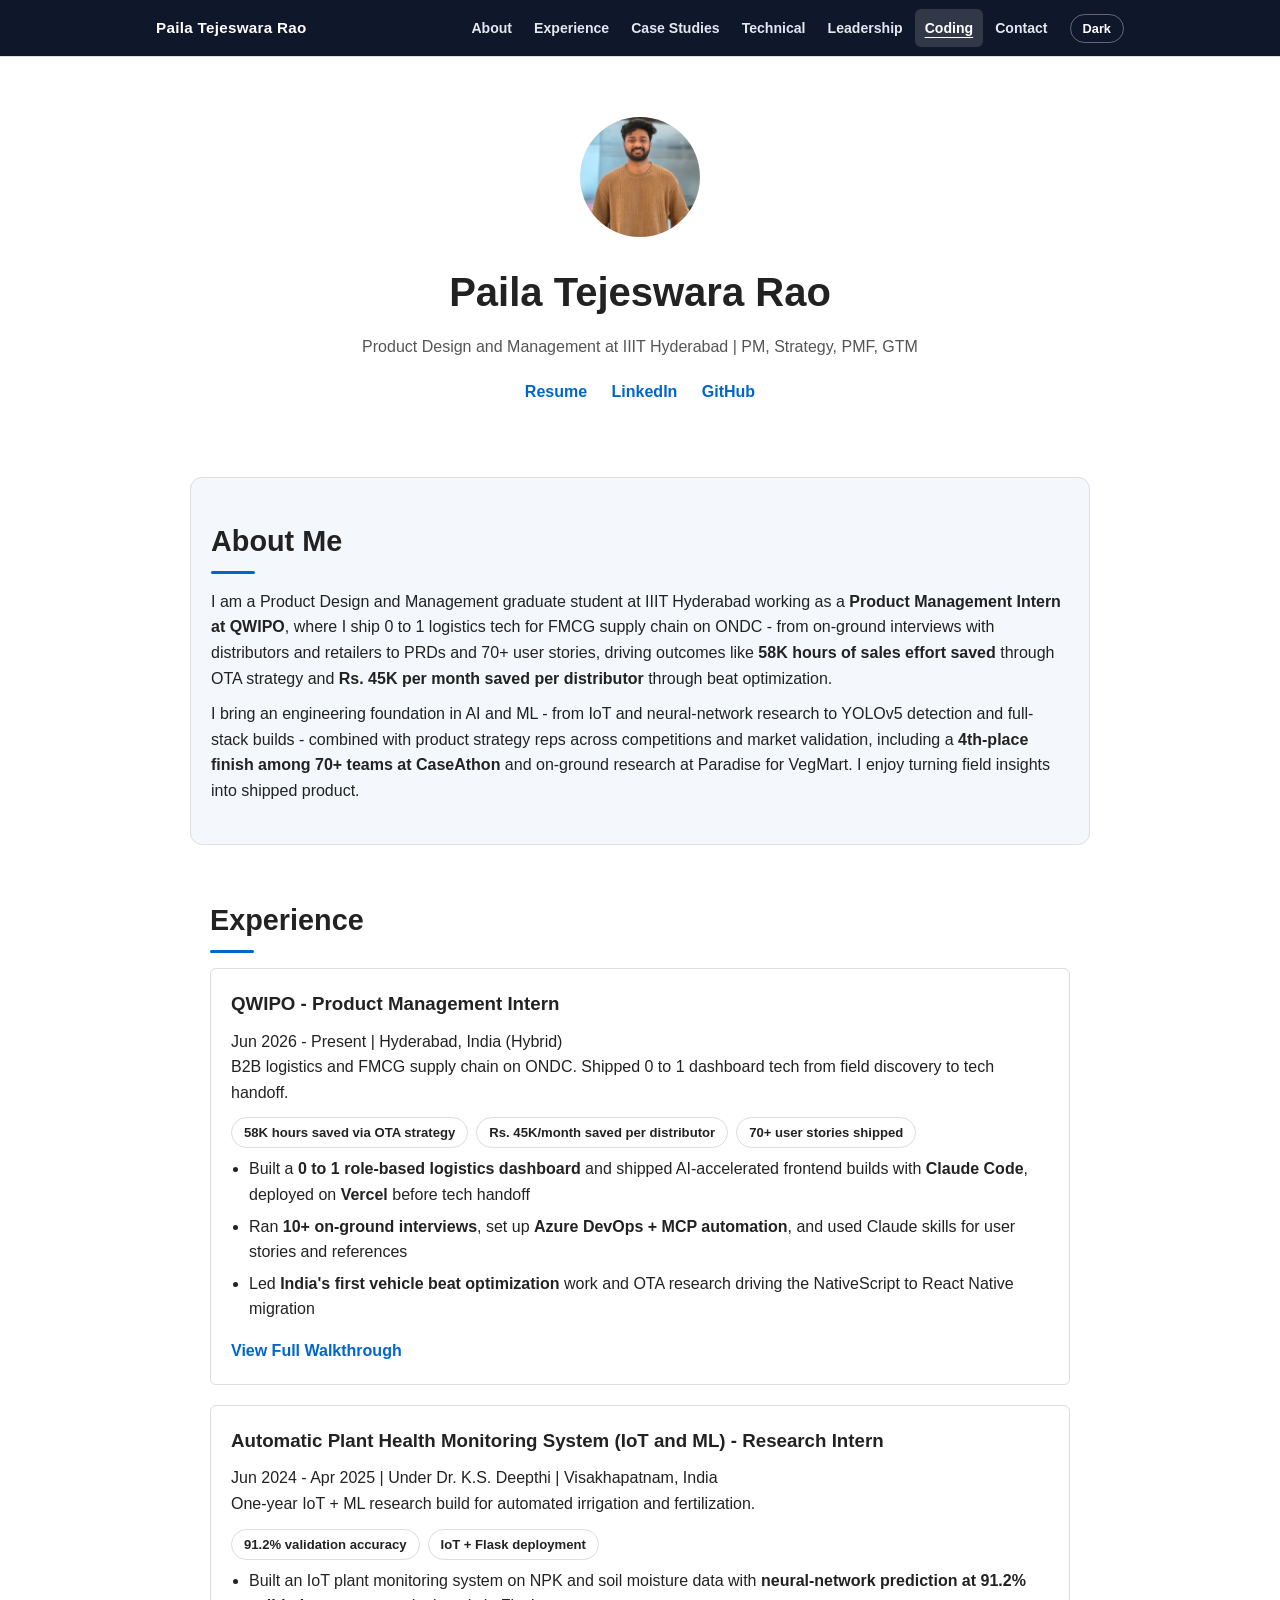
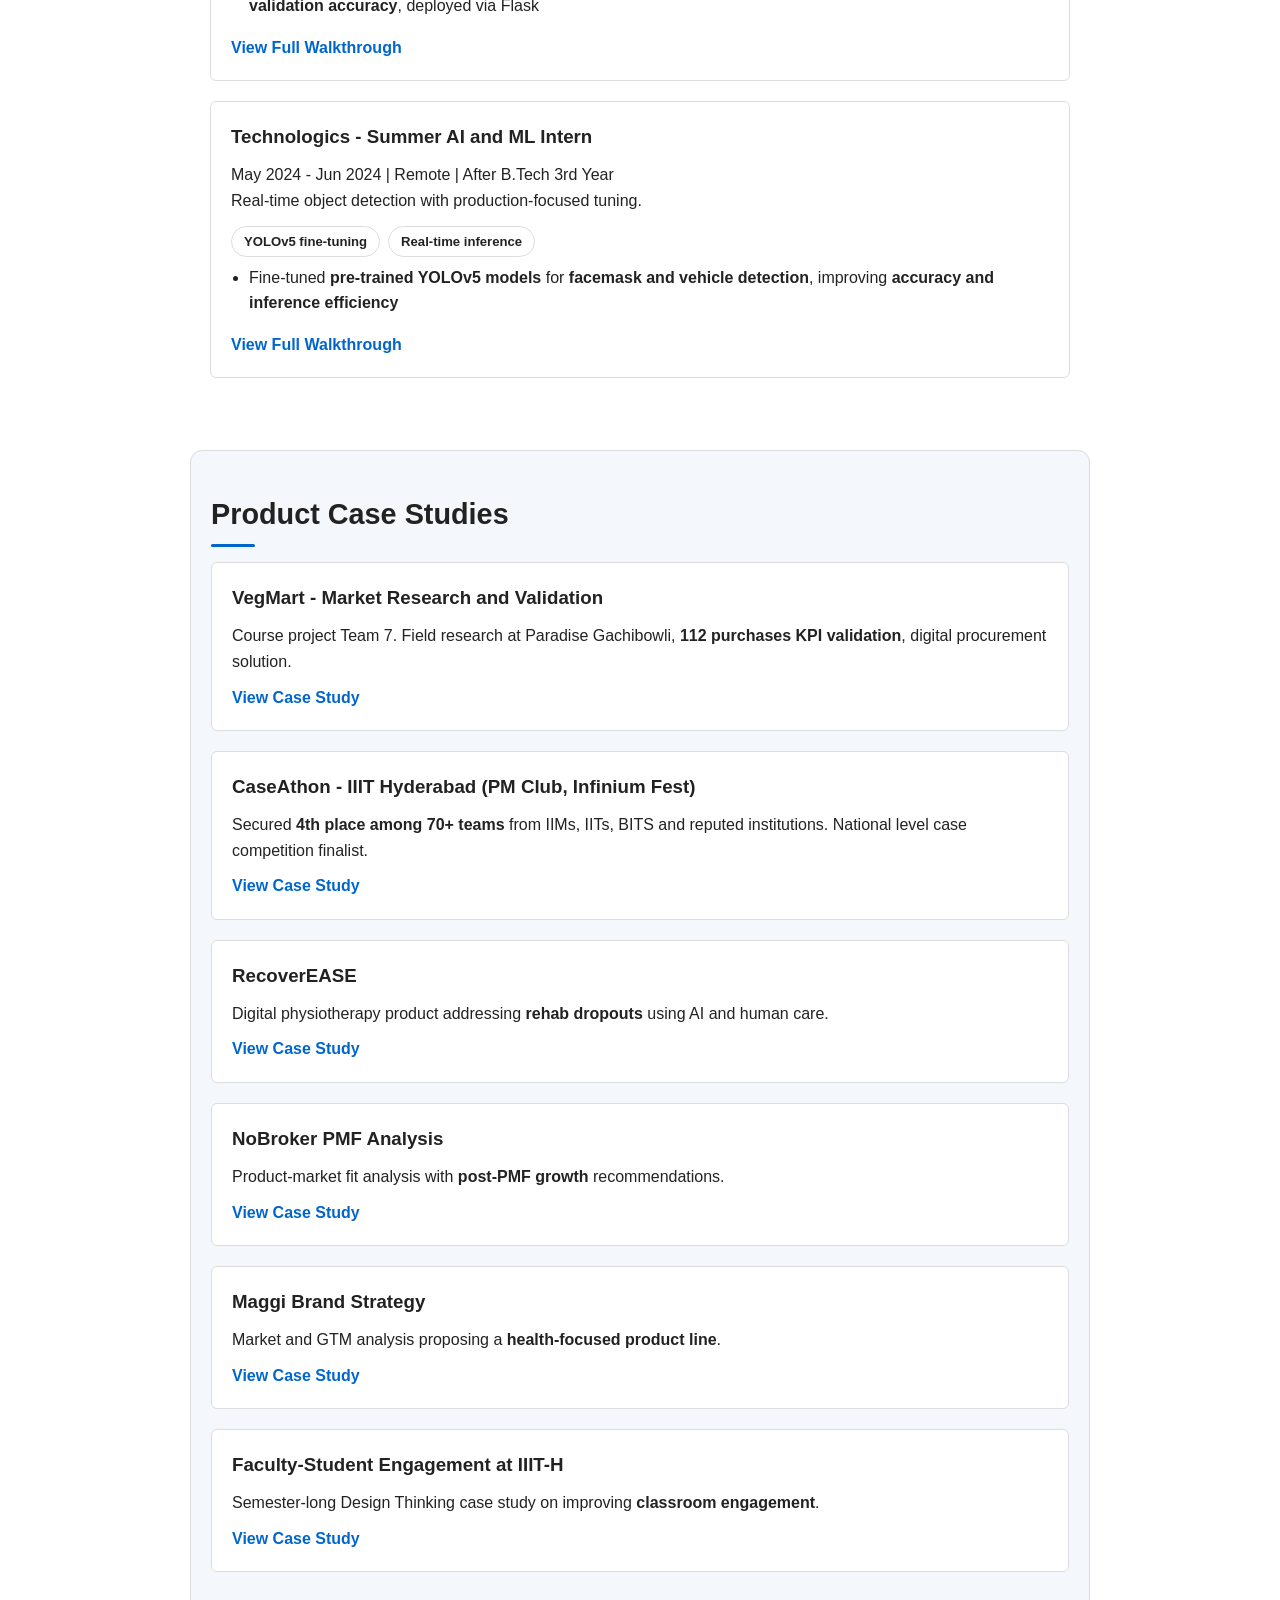
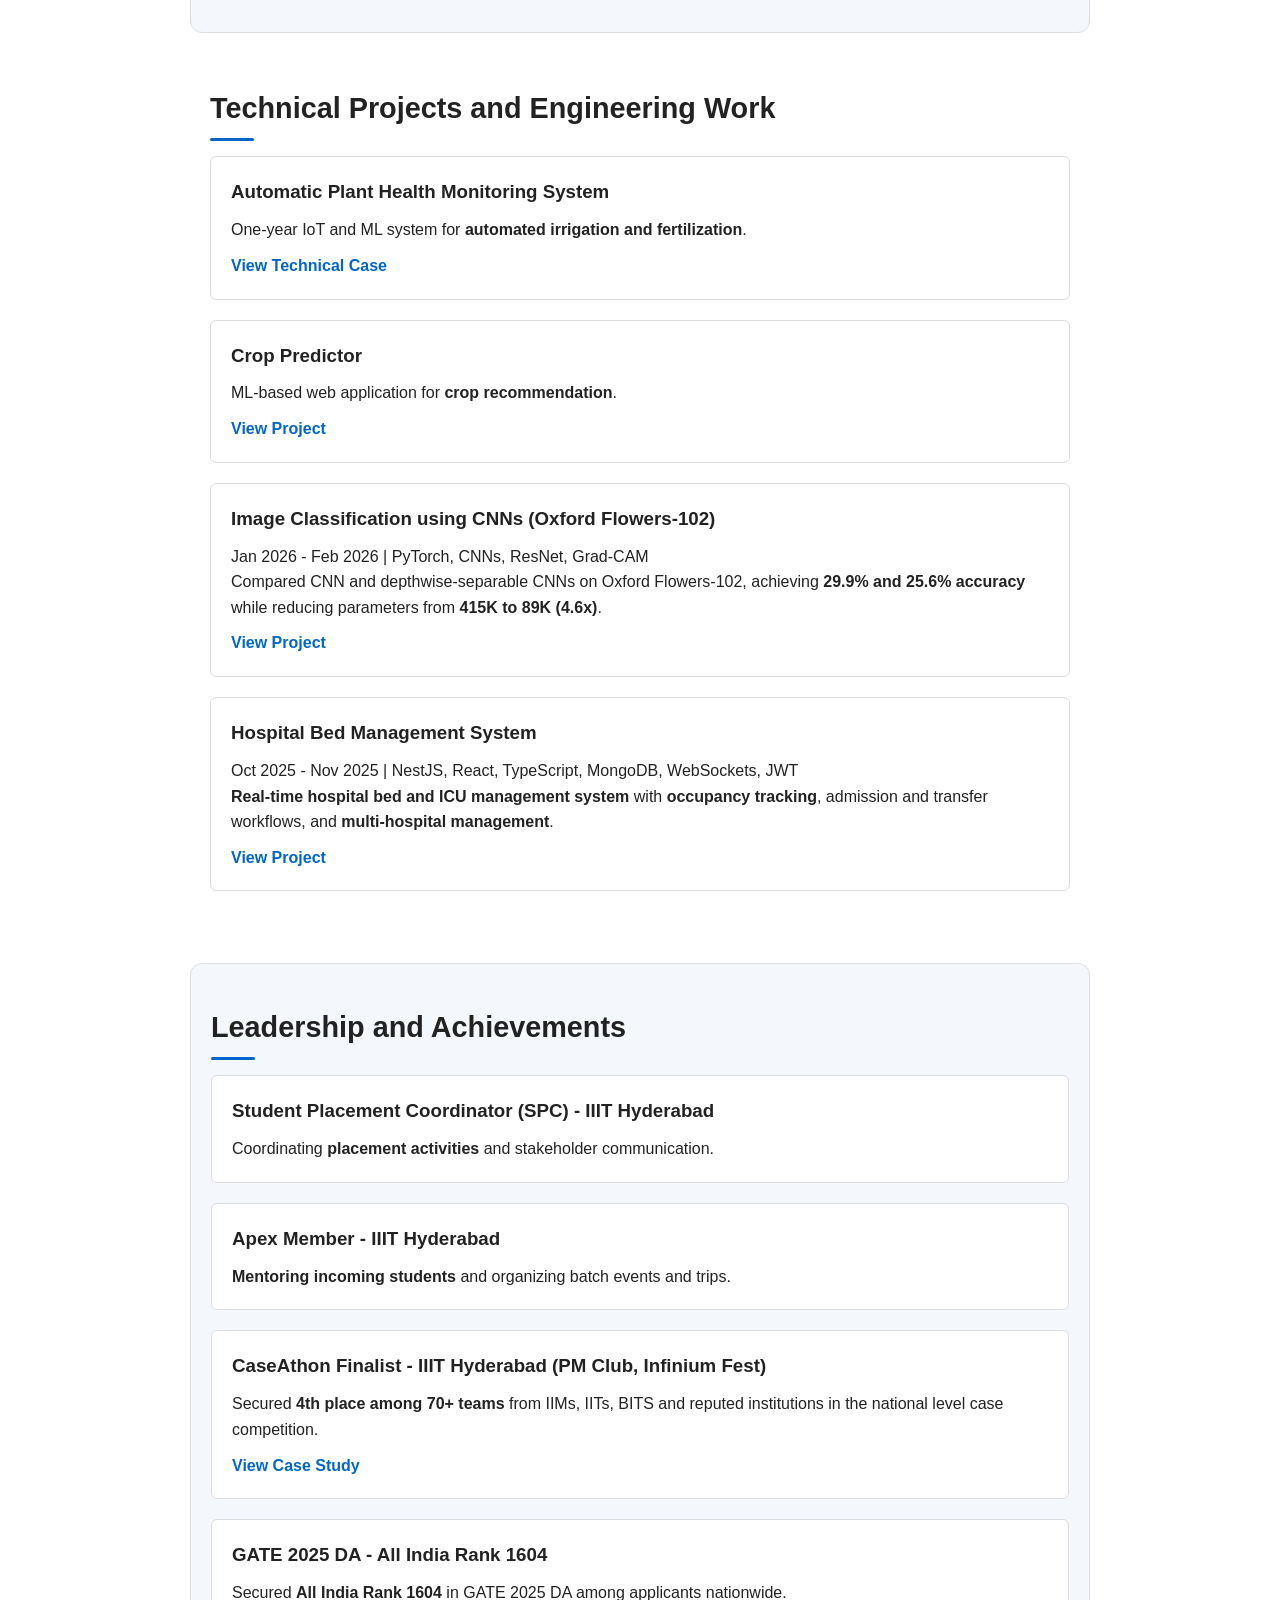
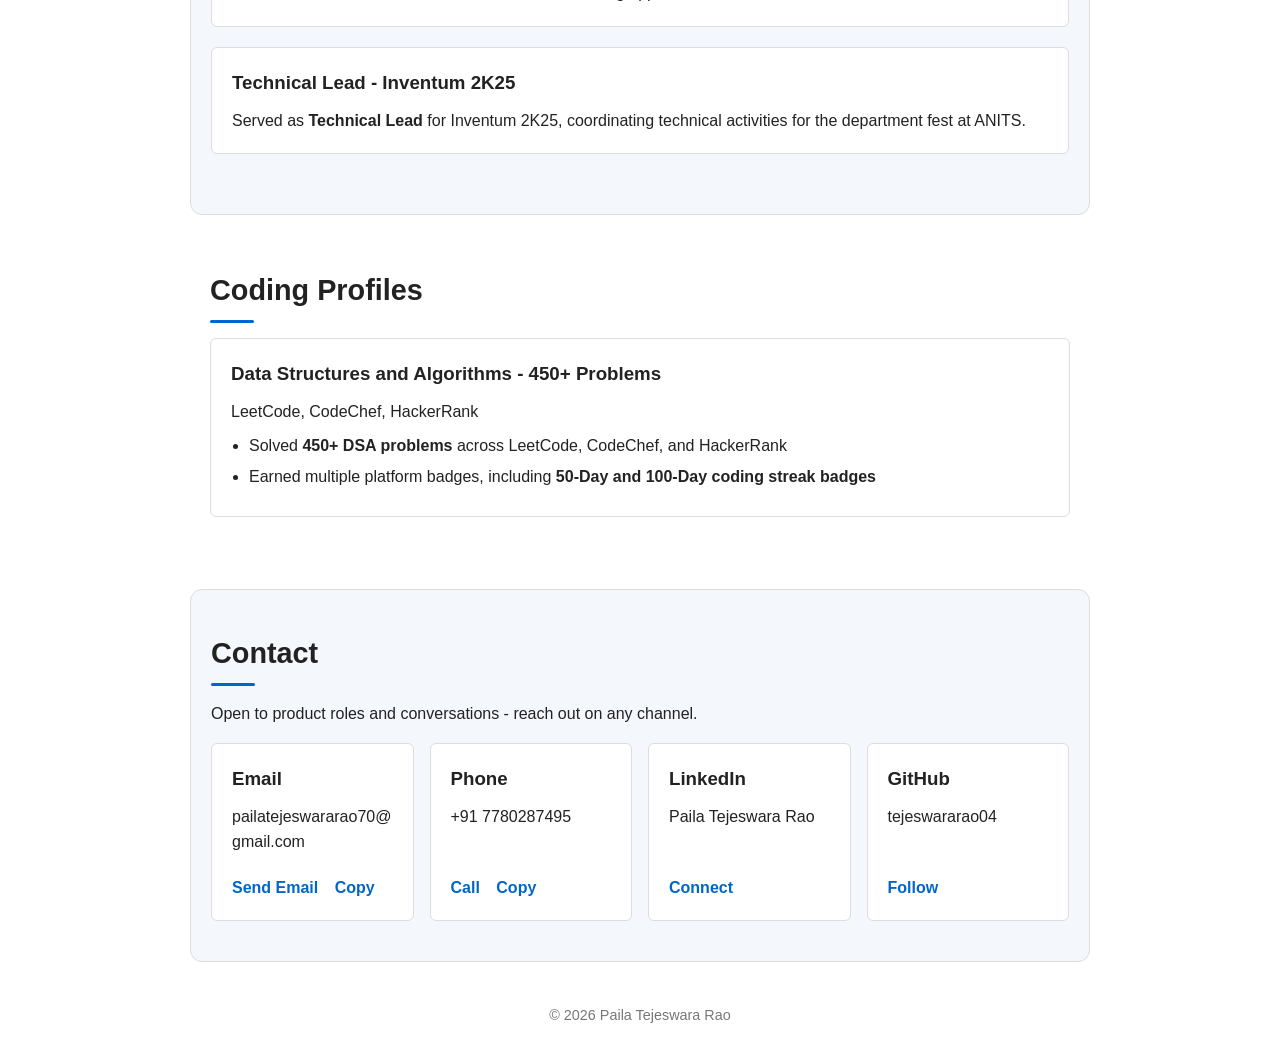
==== commit 1bc8c8a1: "Update CaseAthon result to 4th place" ====
--- a/index.html
+++ b/index.html
@@ -50,7 +50,7 @@
     <p style="margin-top:10px;">
         I bring an engineering foundation in AI and ML - from IoT and neural-network
         research to YOLOv5 detection and full-stack builds - combined with product
-        strategy reps across competitions and market validation, including a <strong>5th-place finish among 70+ teams at CaseAthon</strong> and on-ground research at Paradise for
+        strategy reps across competitions and market validation, including a <strong>4th-place finish among 70+ teams at CaseAthon</strong> and on-ground research at Paradise for
         VegMart. I enjoy turning field insights into shipped product.
     </p>
 </section>
@@ -116,7 +116,7 @@
 
     <div class="project-card">
         <h3>CaseAthon - IIIT Hyderabad (PM Club, Infinium Fest)</h3>
-        <p>Secured <strong>5th place among 70+ teams</strong> from IIMs, IITs, BITS and reputed institutions. National level case competition finalist.</p>
+        <p>Secured <strong>4th place among 70+ teams</strong> from IIMs, IITs, BITS and reputed institutions. National level case competition finalist.</p>
         <a href="cases/caseathon.html">View Case Study</a>
     </div>
 
@@ -190,7 +190,7 @@
 
     <div class="project-card">
         <h3>CaseAthon Finalist - IIIT Hyderabad (PM Club, Infinium Fest)</h3>
-        <p>Secured <strong>5th place among 70+ teams</strong> from IIMs, IITs, BITS and reputed institutions in the national level case competition.</p>
+        <p>Secured <strong>4th place among 70+ teams</strong> from IIMs, IITs, BITS and reputed institutions in the national level case competition.</p>
         <a href="cases/caseathon.html">View Case Study</a>
     </div>
 
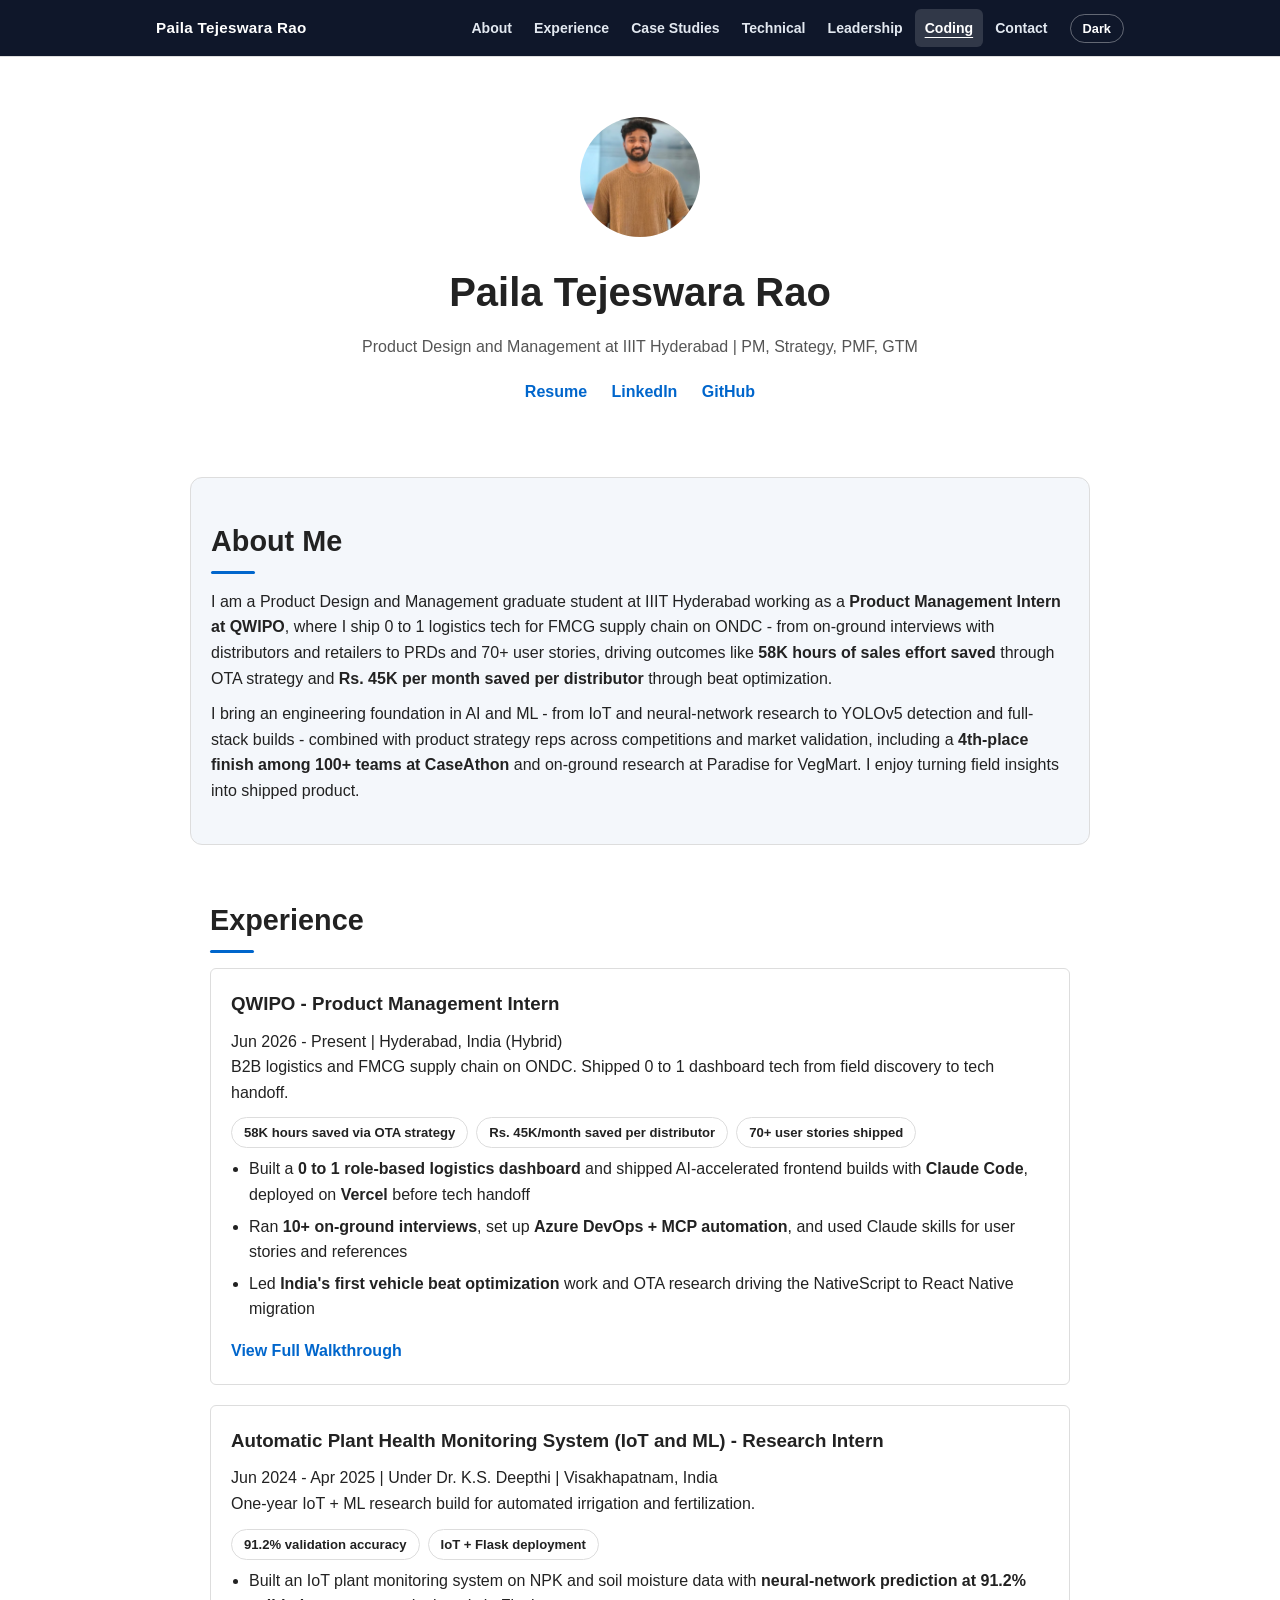
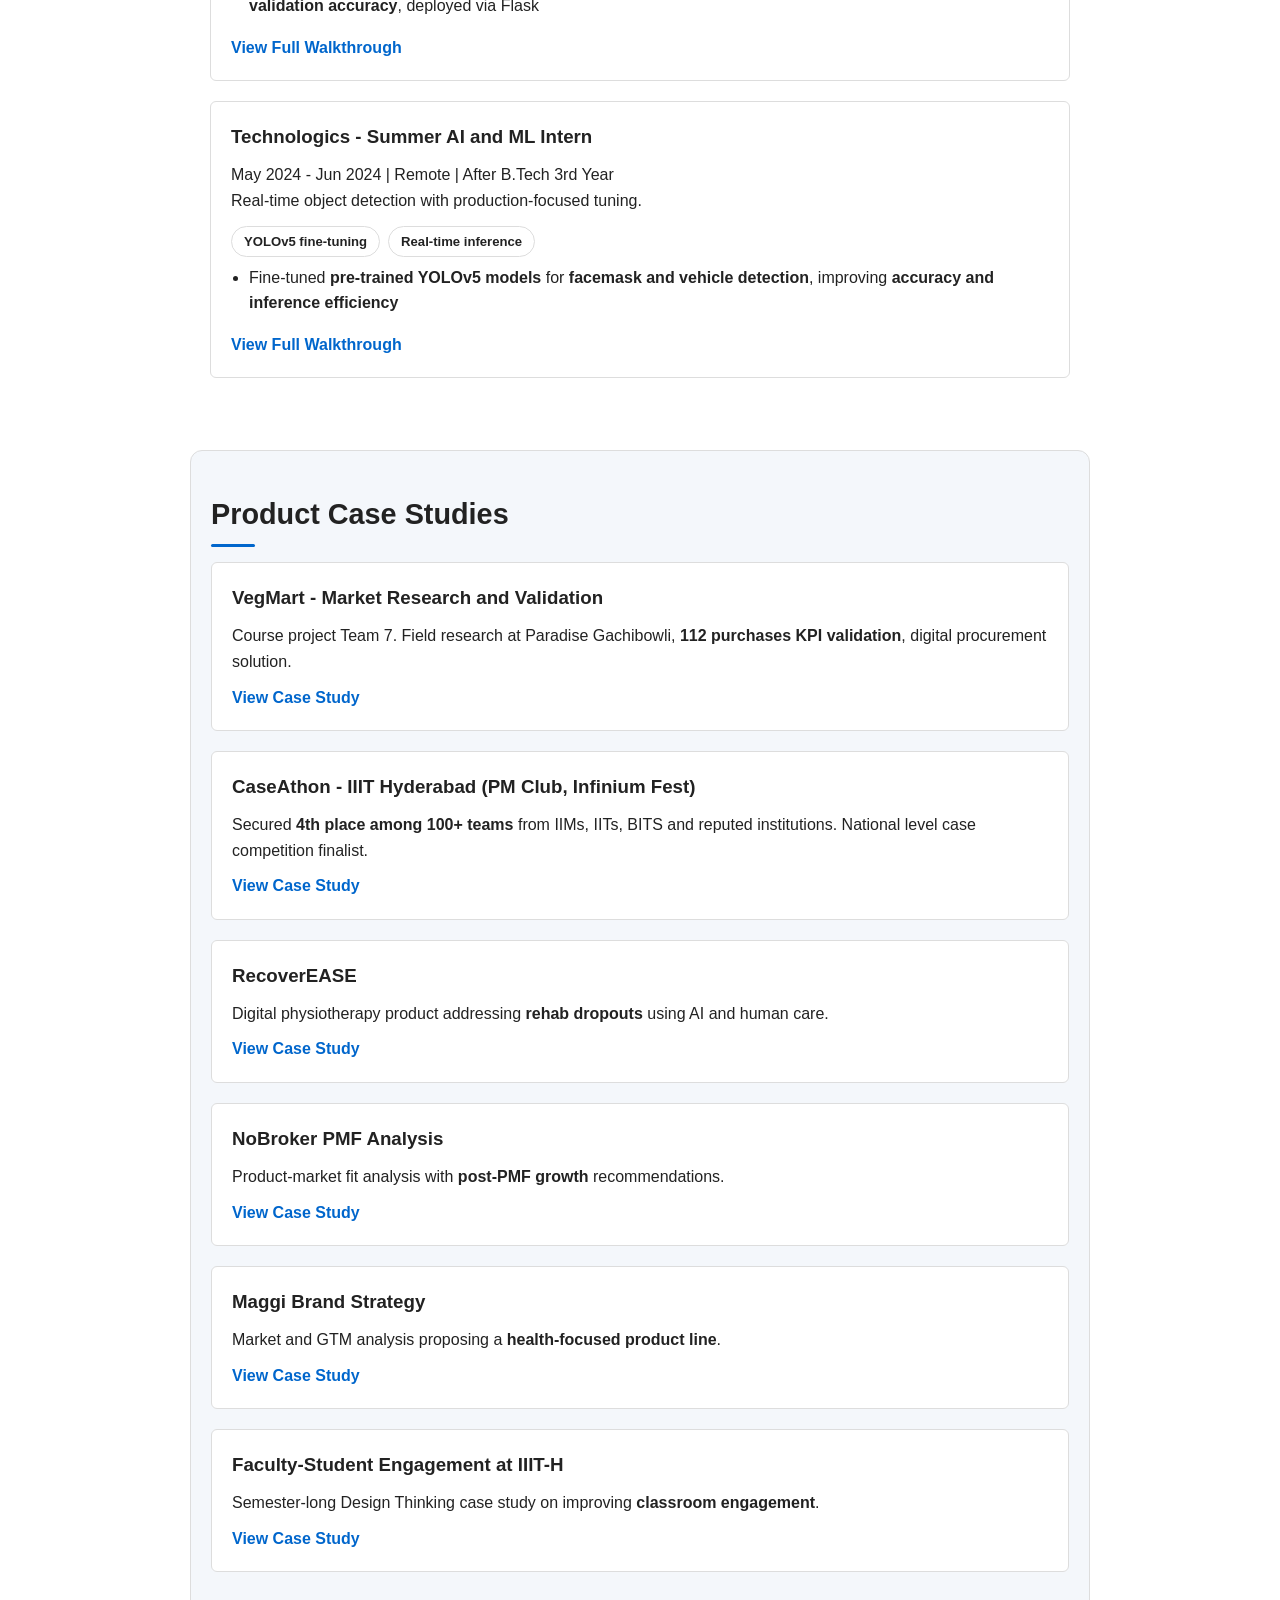
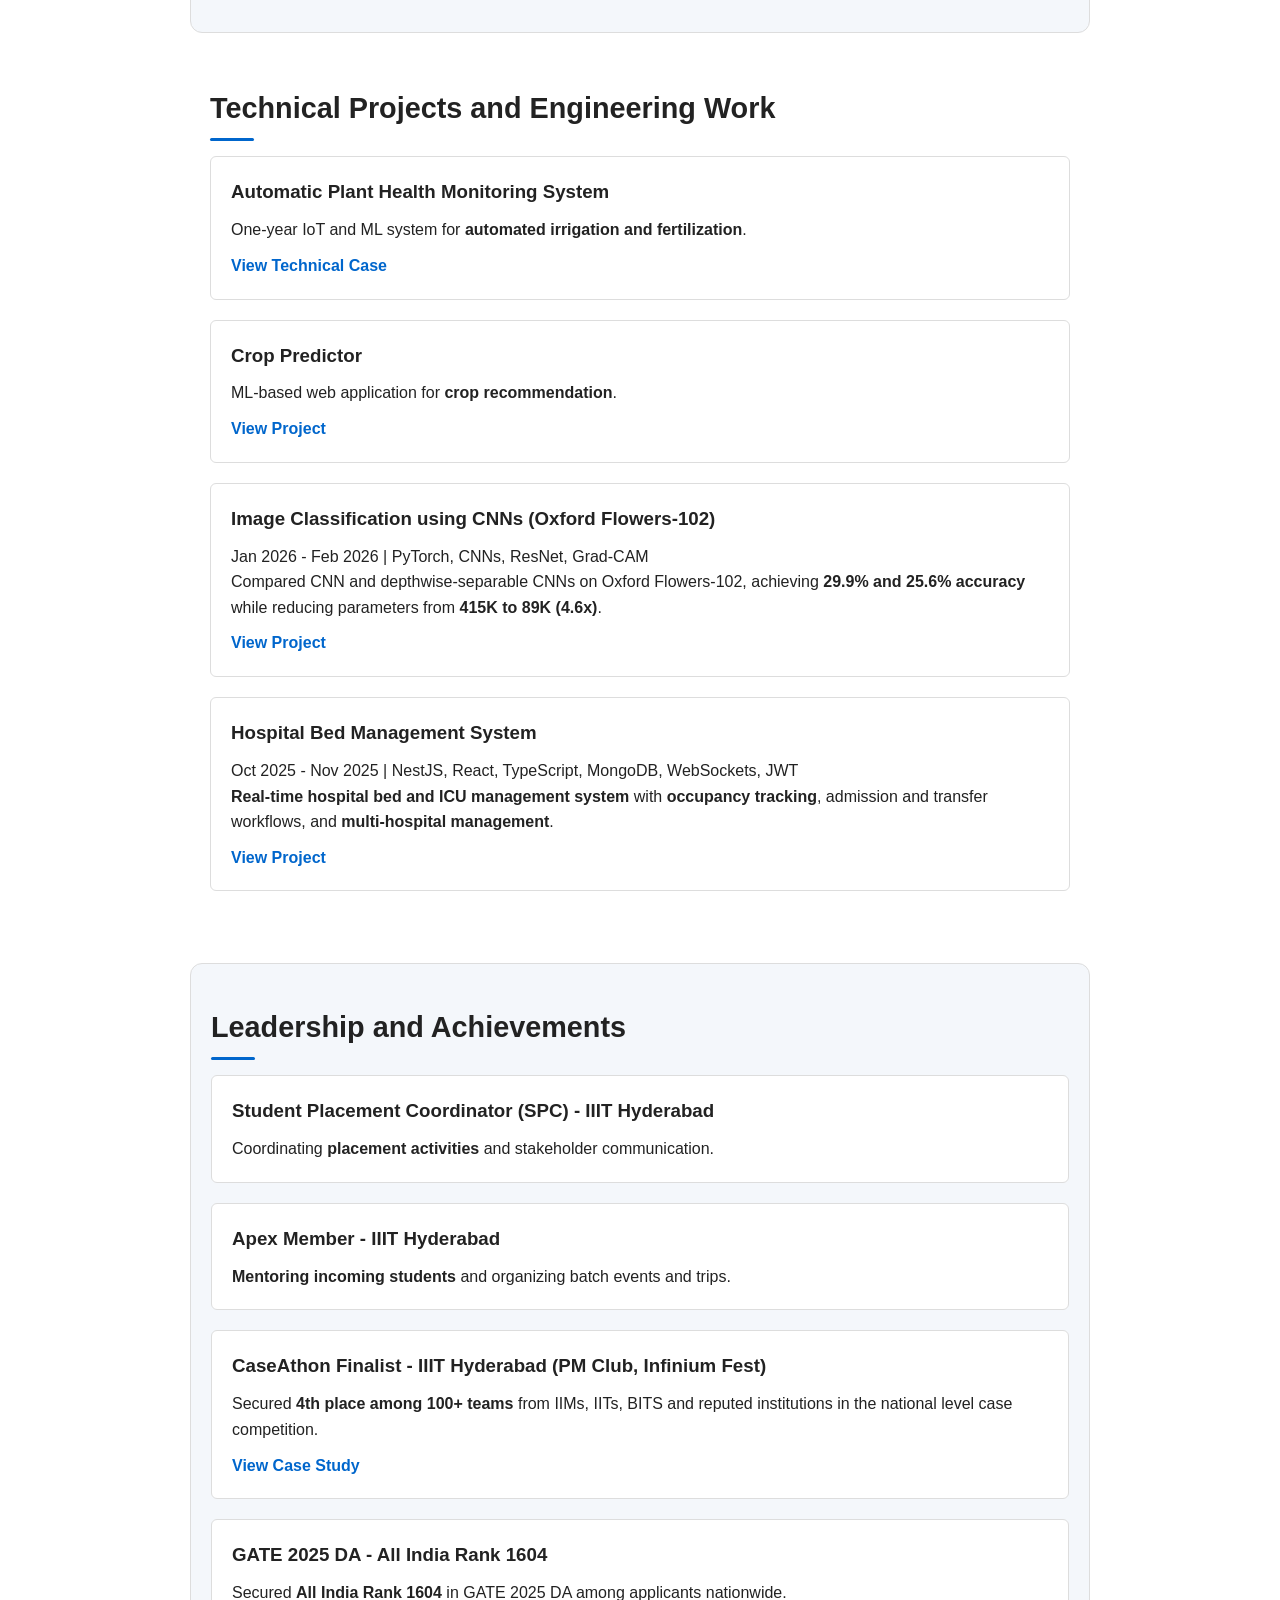
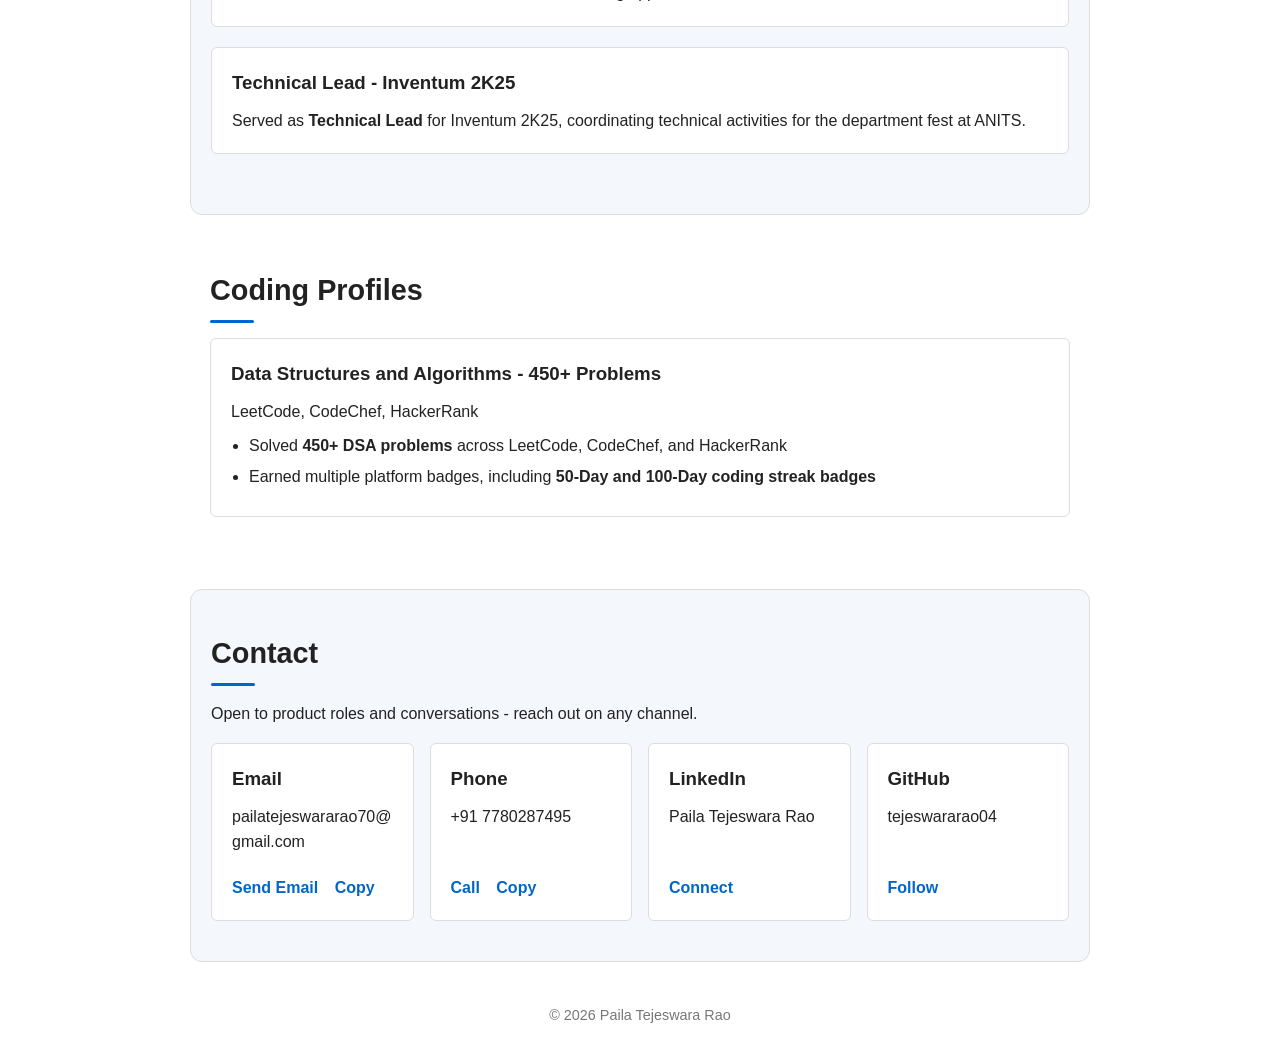
==== commit 6864f159: "Update CaseAthon participation to 100+ teams" ====
--- a/index.html
+++ b/index.html
@@ -50,7 +50,7 @@
     <p style="margin-top:10px;">
         I bring an engineering foundation in AI and ML - from IoT and neural-network
         research to YOLOv5 detection and full-stack builds - combined with product
-        strategy reps across competitions and market validation, including a <strong>4th-place finish among 70+ teams at CaseAthon</strong> and on-ground research at Paradise for
+        strategy reps across competitions and market validation, including a <strong>4th-place finish among 100+ teams at CaseAthon</strong> and on-ground research at Paradise for
         VegMart. I enjoy turning field insights into shipped product.
     </p>
 </section>
@@ -116,7 +116,7 @@
 
     <div class="project-card">
         <h3>CaseAthon - IIIT Hyderabad (PM Club, Infinium Fest)</h3>
-        <p>Secured <strong>4th place among 70+ teams</strong> from IIMs, IITs, BITS and reputed institutions. National level case competition finalist.</p>
+        <p>Secured <strong>4th place among 100+ teams</strong> from IIMs, IITs, BITS and reputed institutions. National level case competition finalist.</p>
         <a href="cases/caseathon.html">View Case Study</a>
     </div>
 
@@ -190,7 +190,7 @@
 
     <div class="project-card">
         <h3>CaseAthon Finalist - IIIT Hyderabad (PM Club, Infinium Fest)</h3>
-        <p>Secured <strong>4th place among 70+ teams</strong> from IIMs, IITs, BITS and reputed institutions in the national level case competition.</p>
+        <p>Secured <strong>4th place among 100+ teams</strong> from IIMs, IITs, BITS and reputed institutions in the national level case competition.</p>
         <a href="cases/caseathon.html">View Case Study</a>
     </div>
 
